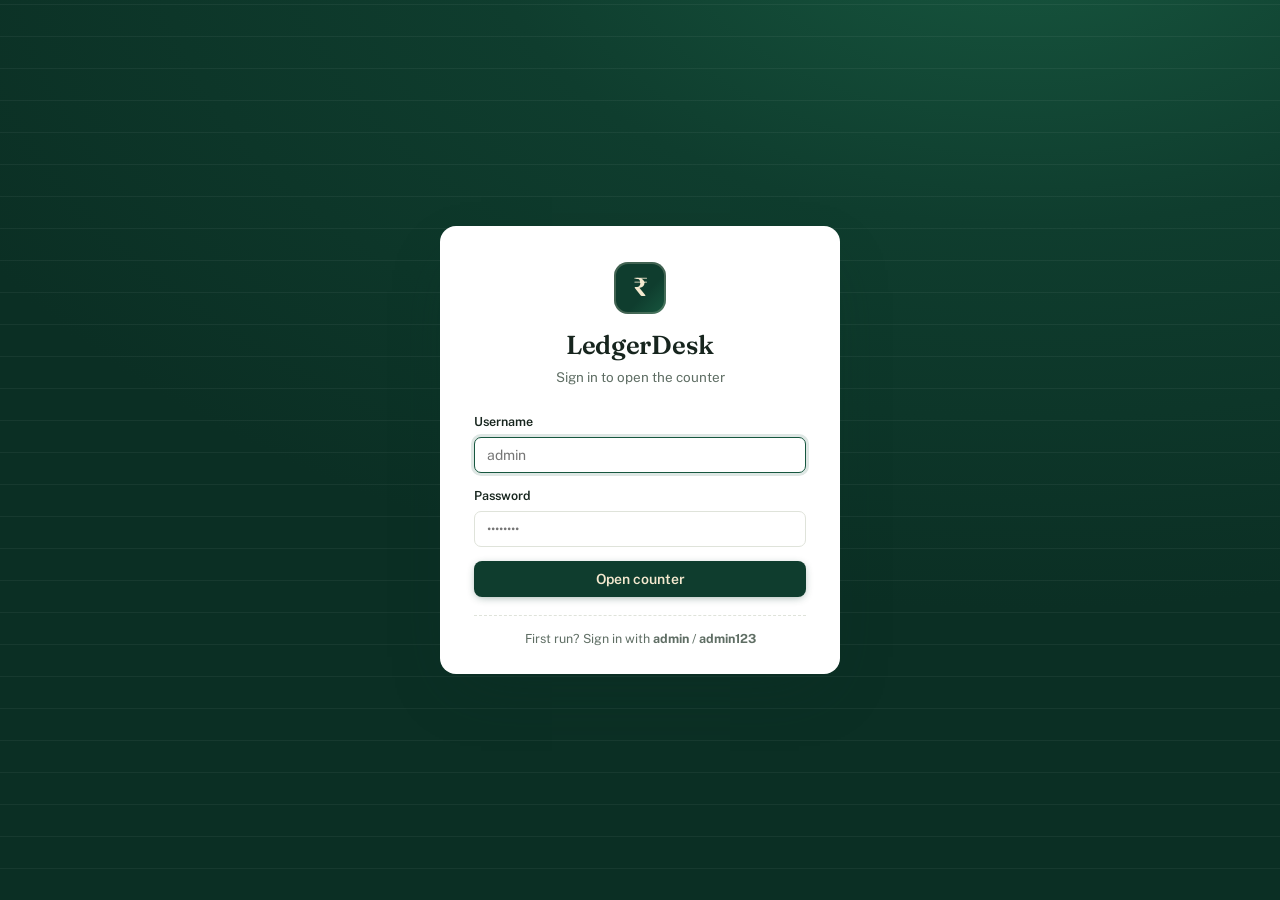
==== Downloads/web based billing system/index.html @ 4486caef "Add LedgerDesk web-based billing system Complete POS/billing app in pure HTML/CSS/JS with localStora" ====
<!DOCTYPE html>
<html lang="en">
<head>
<meta charset="UTF-8">
<meta name="viewport" content="width=device-width, initial-scale=1.0">
<title>LedgerDesk — Billing System</title>
<link rel="preconnect" href="https://fonts.googleapis.com">
<link rel="preconnect" href="https://fonts.gstatic.com" crossorigin>
<link href="https://fonts.googleapis.com/css2?family=Fraunces:opsz,wght@9..144,500;9..144,600;9..144,700&family=Public+Sans:wght@400;500;600;700&family=IBM+Plex+Mono:wght@400;500;600&display=swap" rel="stylesheet">
<link rel="stylesheet" href="css/style.css">
</head>
<body>

<!-- ============ LOGIN ============ -->
<div id="login-screen" class="login-screen hidden">
  <div class="login-card">
    <div class="login-brand">
      <span class="brand-mark">₹</span>
      <h1 class="login-title">LedgerDesk</h1>
      <p class="login-sub">Sign in to open the counter</p>
    </div>
    <form id="login-form" autocomplete="off">
      <label class="field">
        <span class="field-label">Username</span>
        <input type="text" id="login-user" placeholder="admin" required>
      </label>
      <label class="field">
        <span class="field-label">Password</span>
        <input type="password" id="login-pass" placeholder="••••••••" required>
      </label>
      <p id="login-error" class="login-error hidden">Wrong username or password.</p>
      <button type="submit" class="btn btn-primary btn-block">Open counter</button>
    </form>
    <p class="login-hint">First run? Sign in with <b>admin</b> / <b>admin123</b></p>
  </div>
</div>

<!-- ============ APP SHELL ============ -->
<div id="app" class="app hidden">

  <aside class="sidebar">
    <div class="sidebar-brand">
      <span class="brand-mark brand-mark-sm">₹</span>
      <div>
        <div id="sidebar-shop-name" class="sidebar-shop">My Shop</div>
        <div class="sidebar-appname">LedgerDesk</div>
      </div>
    </div>

    <nav class="nav">
      <a href="#/dashboard" class="nav-item" data-route="dashboard">
        <svg viewBox="0 0 24 24" fill="none" stroke="currentColor" stroke-width="1.8"><rect x="3" y="3" width="7" height="9" rx="1.5"/><rect x="14" y="3" width="7" height="5" rx="1.5"/><rect x="14" y="12" width="7" height="9" rx="1.5"/><rect x="3" y="16" width="7" height="5" rx="1.5"/></svg>
        Dashboard
      </a>
      <a href="#/billing" class="nav-item" data-route="billing">
        <svg viewBox="0 0 24 24" fill="none" stroke="currentColor" stroke-width="1.8"><path d="M6 2h12v20l-3-2-3 2-3-2-3 2V2z"/><path d="M9 7h6M9 11h6M9 15h4"/></svg>
        New Bill
      </a>
      <a href="#/invoices" class="nav-item" data-route="invoices">
        <svg viewBox="0 0 24 24" fill="none" stroke="currentColor" stroke-width="1.8"><path d="M4 3h16v18l-2.5-1.5L15 21l-2.5-1.5L10 21l-2.5-1.5L5 21l-1-.6V3z"/><path d="M8 8h8M8 12h8M8 16h5"/></svg>
        Invoices
        <span id="nav-invoice-count" class="nav-badge"></span>
      </a>
      <a href="#/products" class="nav-item" data-route="products">
        <svg viewBox="0 0 24 24" fill="none" stroke="currentColor" stroke-width="1.8"><path d="m12 2 8 4.5v11L12 22l-8-4.5v-11L12 2z"/><path d="M12 11 4 6.5M12 11l8-4.5M12 11v10.5"/></svg>
        Items
      </a>
      <a href="#/customers" class="nav-item" data-route="customers">
        <svg viewBox="0 0 24 24" fill="none" stroke="currentColor" stroke-width="1.8"><circle cx="9" cy="8" r="3.5"/><path d="M2.5 20c.8-3.5 3.4-5.5 6.5-5.5s5.7 2 6.5 5.5"/><circle cx="17.5" cy="9.5" r="2.5"/><path d="M17 14.6c2.4.3 4 1.9 4.5 4.4"/></svg>
        Customers
      </a>
      <a href="#/reports" class="nav-item" data-route="reports">
        <svg viewBox="0 0 24 24" fill="none" stroke="currentColor" stroke-width="1.8"><path d="M3 21h18"/><rect x="5" y="12" width="3" height="7" rx="1"/><rect x="10.5" y="8" width="3" height="11" rx="1"/><rect x="16" y="4" width="3" height="15" rx="1"/></svg>
        Reports
      </a>
      <a href="#/settings" class="nav-item" data-route="settings">
        <svg viewBox="0 0 24 24" fill="none" stroke="currentColor" stroke-width="1.8"><circle cx="12" cy="12" r="3"/><path d="M19.4 15a1.7 1.7 0 0 0 .34 1.87l.06.06a2 2 0 1 1-2.83 2.83l-.06-.06a1.7 1.7 0 0 0-1.87-.34 1.7 1.7 0 0 0-1 1.55V21a2 2 0 1 1-4 0v-.09a1.7 1.7 0 0 0-1-1.55 1.7 1.7 0 0 0-1.87.34l-.06.06a2 2 0 1 1-2.83-2.83l.06-.06a1.7 1.7 0 0 0 .34-1.87 1.7 1.7 0 0 0-1.55-1H3a2 2 0 1 1 0-4h.09a1.7 1.7 0 0 0 1.55-1 1.7 1.7 0 0 0-.34-1.87l-.06-.06a2 2 0 1 1 2.83-2.83l.06.06a1.7 1.7 0 0 0 1.87.34h0a1.7 1.7 0 0 0 1-1.55V3a2 2 0 1 1 4 0v.09a1.7 1.7 0 0 0 1 1.55h0a1.7 1.7 0 0 0 1.87-.34l.06-.06a2 2 0 1 1 2.83 2.83l-.06.06a1.7 1.7 0 0 0-.34 1.87v0a1.7 1.7 0 0 0 1.55 1H21a2 2 0 1 1 0 4h-.09a1.7 1.7 0 0 0-1.55 1z"/></svg>
        Settings
      </a>
    </nav>

    <div class="sidebar-footer">
      <div class="user-chip">
        <div id="user-avatar" class="avatar">A</div>
        <div>
          <div id="user-name" class="user-name">Administrator</div>
          <button id="logout-btn" class="linklike">Log out</button>
        </div>
      </div>
    </div>
  </aside>

  <main class="main">
    <header class="topbar">
      <button id="menu-toggle" class="icon-btn menu-toggle" aria-label="Toggle menu">
        <svg viewBox="0 0 24 24" fill="none" stroke="currentColor" stroke-width="2"><path d="M4 6h16M4 12h16M4 18h16"/></svg>
      </button>
      <h2 id="page-title" class="page-title">Dashboard</h2>
      <div id="page-actions" class="page-actions"></div>
    </header>
    <div id="page" class="page"></div>
  </main>
</div>

<!-- ============ OVERLAYS ============ -->
<div id="modal-root"></div>
<div id="toast-root" class="toast-root"></div>
<div id="print-area" class="print-area"></div>

<script src="js/utils.js" defer></script>
<script src="js/db.js" defer></script>
<script src="js/dashboard.js" defer></script>
<script src="js/products.js" defer></script>
<script src="js/customers.js" defer></script>
<script src="js/billing.js" defer></script>
<script src="js/invoices.js" defer></script>
<script src="js/reports.js" defer></script>
<script src="js/settings.js" defer></script>
<script src="js/app.js" defer></script>
</body>
</html>
---- Downloads/web based billing system/css/style.css ----
/* ============================================================
   LedgerDesk — web-based billing system
   Design: "digital ledger" — bottle green, cool paper, marigold,
   tabular mono figures. Fraunces / Public Sans / IBM Plex Mono.
   ============================================================ */

:root {
  --ledger: #0F3D2E;
  --ledger-2: #0B2F24;
  --ledger-3: #17573F;
  --paper: #F2F3EE;
  --card: #FFFFFF;
  --ink: #17251E;
  --muted: #5F6E64;
  --line: #DFE3DA;
  --marigold: #B8860B;
  --marigold-bright: #E9A13B;
  --marigold-deep: #C9821B;
  --stamp-red: #BC4B32;
  --stamp-soft: #F7E4DE;
  --ok: #1E7A46;
  --ok-soft: #E1F0E5;

  --font-display: "Fraunces", Georgia, serif;
  --font-body: "Public Sans", "Segoe UI", system-ui, sans-serif;
  --font-mono: "IBM Plex Mono", Consolas, monospace;

  --radius: 10px;
  --radius-sm: 7px;
  --shadow: 0 1px 2px rgba(23,37,30,.05), 0 8px 24px -12px rgba(15,61,46,.18);
  --shadow-lg: 0 24px 60px -20px rgba(11,47,36,.35);
}

* { box-sizing: border-box; margin: 0; padding: 0; }

html { height: 100%; }
body {
  font-family: var(--font-body);
  background: var(--paper);
  color: var(--ink);
  font-size: 14.5px;
  line-height: 1.5;
  min-height: 100vh;
}

::selection { background: rgba(233,161,59,.35); }

button { font-family: inherit; cursor: pointer; }
input, select, textarea { font-family: inherit; font-size: 14px; }
a { color: var(--ledger); }

::-webkit-scrollbar { width: 10px; height: 10px; }
::-webkit-scrollbar-thumb { background: #C6CCC0; border-radius: 8px; border: 2px solid var(--paper); }
::-webkit-scrollbar-track { background: transparent; }

/* ============================================================
   LOGIN
   ============================================================ */
.login-screen {
  position: fixed; inset: 0; z-index: 200;
  display: grid; place-items: center;
  background:
    repeating-linear-gradient(0deg, transparent 0 31px, rgba(255,255,255,.05) 31px 32px),
    radial-gradient(1200px 700px at 80% -10%, #17573F 0%, var(--ledger) 45%, #0B2F24 100%);
}
.hidden { display: none !important; }

.login-card {
  width: min(400px, calc(100vw - 40px));
  background: var(--card);
  border-radius: 16px; box-shadow: var(--shadow-lg);
  padding: 36px 34px 26px;
  animation: rise .5s cubic-bezier(.2,.8,.25,1) both;
}
@keyframes rise {
  from { opacity: 0; transform: translateY(14px); }
  to { opacity: 1; transform: none; }
}

.login-brand { text-align: center; margin-bottom: 26px; }
.brand-mark {
  display: inline-grid; place-items: center;
  width: 52px; height: 52px; border-radius: 14px;
  background: linear-gradient(135deg, var(--ledger) 60%, var(--ledger-3));
  color: #F4E9CF; font-family: var(--font-display); font-size: 26px; font-weight: 600;
  box-shadow: inset 0 0 0 2px rgba(244,233,207,.22);
}
.brand-mark-sm { width: 38px; height: 38px; border-radius: 10px; font-size: 19px; }

.login-title { font-family: var(--font-display); font-weight: 600; font-size: 26px; letter-spacing: -.01em; margin-top: 12px; }
.login-sub { color: var(--muted); font-size: 13.5px; margin-top: 2px; }

.field { display: block; margin-bottom: 14px; }
.field-label { display: block; font-size: 12.5px; font-weight: 600; margin-bottom: 5px; }
input[type=text], input[type=password], input[type=number], input[type=date], select, textarea {
  width: 100%; padding: 9px 12px;
  border: 1.5px solid var(--line);
  border-radius: var(--radius-sm);
  background: #fff; color: var(--ink);
  transition: border-color .15s, box-shadow .15s;
}
input:focus, select:focus, textarea:focus {
  outline: none; border-color: var(--ledger-3);
  box-shadow: 0 0 0 3px rgba(23,87,63,.14);
}
textarea { resize: vertical; min-height: 64px; }

.login-error { color: var(--stamp-red); font-size: 13px; margin: 2px 0 12px; }
.login-hint {
  text-align: center; color: var(--muted); font-size: 12.5px;
  margin-top: 18px; padding-top: 14px; border-top: 1px dashed var(--line);
}

/* ============================================================
   APP LAYOUT
   ============================================================ */
.app { display: flex; min-height: 100vh; }

.sidebar {
  width: 232px; flex-shrink: 0;
  background: linear-gradient(180deg, var(--ledger), var(--ledger-2));
  color: #E9EFE9;
  display: flex; flex-direction: column;
  position: sticky; top: 0; height: 100vh; z-index: 50;
}
.sidebar-brand {
  display: flex; align-items: center; gap: 11px;
  padding: 20px 18px 18px;
  border-bottom: 1px solid rgba(255,255,255,.09);
}
.sidebar-shop { font-family: var(--font-display); font-weight: 600; font-size: 15px; color: #fff; white-space: nowrap; overflow: hidden; text-overflow: ellipsis; max-width: 150px; }
.sidebar-appname { font-family: var(--font-mono); font-size: 10.5px; letter-spacing: .12em; text-transform: uppercase; color: rgba(233,161,59,.85); }

.nav { flex: 1; overflow-y: auto; padding: 14px 10px; }
.nav-item {
  display: flex; align-items: center; gap: 11px;
  padding: 9px 12px; margin-bottom: 2px;
  color: #C9D6CC; text-decoration: none;
  border-radius: 8px; font-size: 14px; font-weight: 500;
  transition: background .15s, color .15s;
}
.nav-item svg { width: 19px; height: 19px; opacity: .8; flex-shrink: 0; }
.nav-item:hover { background: rgba(255,255,255,.07); color: #fff; }
.nav-item.active { background: var(--marigold-bright); color: var(--ledger-2); font-weight: 600; }
.nav-item.active svg { opacity: 1; }
.nav-badge { margin-left: auto; font-family: var(--font-mono); font-size: 11px; background: rgba(255,255,255,.12); padding: 1px 7px; border-radius: 20px; }
.nav-item.active .nav-badge { background: rgba(11,47,36,.18); }

.sidebar-footer { border-top: 1px solid rgba(255,255,255,.09); padding: 14px; }
.user-chip { display: flex; gap: 10px; align-items: center; }
.avatar { width: 36px; height: 36px; border-radius: 50%; background: var(--marigold-bright); color: var(--ledger-2); display: grid; place-items: center; font-weight: 700; font-size: 15px; }
.user-name { font-size: 13.5px; font-weight: 600; color: #fff; }
.linklike { background: none; border: none; color: #A9BCAD; font-size: 12.5px; text-decoration: underline; text-underline-offset: 3px; padding: 0; }
.linklike:hover { color: #fff; }

.main { flex: 1; min-width: 0; display: flex; flex-direction: column; }

.topbar {
  display: flex; align-items: center; gap: 14px;
  padding: 14px 26px;
  background: rgba(242,243,238,.86);
  backdrop-filter: blur(8px);
  border-bottom: 1px solid var(--line);
  position: sticky; top: 0; z-index: 40;
}
.page-title { font-family: var(--font-display); font-weight: 600; font-size: 21px; letter-spacing: -.01em; }
.page-actions { margin-left: auto; display: flex; gap: 10px; align-items: center; }
.menu-toggle { display: none; }

.page { padding: 24px 26px 48px; max-width: 1280px; width: 100%; margin: 0 auto; }

/* ============================================================
   COMPONENTS
   ============================================================ */
.btn {
  display: inline-flex; align-items: center; justify-content: center; gap: 7px;
  padding: 9px 16px; border-radius: 8px;
  border: 1.5px solid transparent;
  font-size: 14px; font-weight: 600; white-space: nowrap;
  transition: transform .06s ease, background .15s, border-color .15s;
}
.btn:active { transform: translateY(1px); }
.btn:focus-visible { outline: 2px solid var(--marigold-deep); outline-offset: 2px; }
.btn-primary { background: var(--ledger); color: #F4E9CF; box-shadow: 0 2px 8px -2px rgba(15,61,46,.45); }
.btn-primary:hover { background: var(--ledger-3); }
.btn-accent { background: var(--marigold-bright); color: var(--ledger-2); box-shadow: 0 2px 8px -2px rgba(201,130,27,.5); }
.btn-accent:hover { background: #F2AE4E; }
.btn-outline { background: #fff; border-color: var(--line); color: var(--ink); }
.btn-outline:hover { border-color: var(--ledger-3); color: var(--ledger); }
.btn-danger { background: var(--stamp-red); color: #fff; }
.btn-danger:hover { background: #A93E27; }
.btn-ghost { background: transparent; color: var(--muted); }
.btn-ghost:hover { background: rgba(15,61,46,.07); color: var(--ink); }
.btn-block { width: 100%; }
.btn-sm { padding: 6px 12px; font-size: 13px; }

.icon-btn {
  display: inline-grid; place-items: center;
  width: 34px; height: 34px; border-radius: 8px;
  border: 1.5px solid var(--line); background: #fff; color: var(--muted);
}
.icon-btn:hover { color: var(--ledger); border-color: var(--ledger-3); }
.icon-btn svg { width: 17px; height: 17px; }

.card { background: var(--card); border: 1px solid var(--line); border-radius: var(--radius); box-shadow: var(--shadow); }
.card-pad { padding: 18px 20px; }
.card-head { display: flex; align-items: baseline; justify-content: space-between; padding: 16px 20px 0; }
.card-head h3 { font-family: var(--font-display); font-size: 16px; font-weight: 600; }

.stat-row { display: grid; grid-template-columns: repeat(4, 1fr); gap: 14px; margin-bottom: 18px; }
.stat-card { padding: 16px 18px; display: flex; flex-direction: column; gap: 4px; position: relative; overflow: hidden; }
.stat-label { font-size: 12px; font-weight: 600; letter-spacing: .06em; text-transform: uppercase; color: var(--muted); }
.stat-value { font-family: var(--font-mono); font-size: 23px; font-weight: 600; letter-spacing: -.02em; overflow: hidden; text-overflow: ellipsis; white-space: nowrap; }
.stat-sub { font-size: 12.5px; color: var(--muted); }
.stat-icon { position: absolute; right: 16px; top: 16px; width: 42px; height: 42px; border-radius: 12px; display: grid; place-items: center; font-size: 19px; }
.stat-icon.green { background: var(--ok-soft); }
.stat-icon.gold { background: rgba(233,161,59,.16); }
.stat-icon.red { background: var(--stamp-soft); }
.stat-icon.teal { background: #E2EEEC; }

.grid-2 { display: grid; grid-template-columns: 1fr 1fr; gap: 14px; }
.grid-2-1 { display: grid; grid-template-columns: 2fr 1fr; gap: 14px; }
.section-head { display: flex; align-items: baseline; justify-content: space-between; margin: 22px 0 10px; }
.section-head h3 { font-family: var(--font-display); font-size: 16.5px; font-weight: 600; }
.section-head .hint { font-size: 12.5px; color: var(--muted); }

.table-wrap { overflow-x: auto; }
table.data { width: 100%; border-collapse: collapse; font-size: 13.5px; }
table.data th {
  text-align: left; font-size: 11.5px; letter-spacing: .07em; text-transform: uppercase;
  color: var(--muted); font-weight: 600; padding: 10px 12px;
  border-bottom: 2px solid var(--line); white-space: nowrap;
}
table.data td { padding: 10px 12px; border-bottom: 1px solid var(--line); vertical-align: middle; }
table.data tr:last-child td { border-bottom: none; }
table.data tbody tr:hover { background: #FAFBF7; }
.num { font-family: var(--font-mono); font-variant-numeric: tabular-nums; text-align: right; white-space: nowrap; }
.mono { font-family: var(--font-mono); font-size: 13px; }

.badge { display: inline-block; font-variant: small-caps; font-size: 12px; font-weight: 600; letter-spacing: .04em; padding: 2px 9px; border-radius: 20px; white-space: nowrap; }
.badge.ok { background: var(--ok-soft); color: var(--ok); }
.badge.warn { background: rgba(233,161,59,.18); color: var(--marigold-deep); }
.badge.danger { background: var(--stamp-soft); color: #A93E27; }
.badge.neutral { background: #EBEEE7; color: var(--muted); }
.badge.info { background: #E2EEEC; color: #14655B; }

.row-actions { display: flex; gap: 6px; justify-content: flex-end; }
.row-btn {
  border: 1.5px solid var(--line); background: #fff; border-radius: 7px;
  width: 29px; height: 29px; display: grid; place-items: center; color: var(--muted);
}
.row-btn:hover { color: var(--ledger); border-color: var(--ledger-3); }
.row-btn.danger:hover { color: var(--stamp-red); border-color: var(--stamp-red); }
.row-btn svg { width: 15px; height: 15px; }

.empty { text-align: center; padding: 44px 20px; color: var(--muted); }
.empty .big { font-size: 34px; margin-bottom: 8px; }
.empty b { color: var(--ink); display: block; margin-bottom: 3px; font-size: 14.5px; }
.empty p { font-size: 13px; max-width: 340px; margin: 0 auto 14px; }

.toolbar { display: flex; gap: 10px; align-items: center; flex-wrap: wrap; margin-bottom: 14px; }
.toolbar input, .toolbar select { width: auto; min-width: 140px; }
.toolbar input[type=search] { min-width: 200px; }
.toolbar .spacer { flex: 1; }

/* ============================================================
   CHARTS — no libraries, CSS only
   ============================================================ */
.chart-bars { display: flex; align-items: flex-end; gap: 8px; height: 190px; padding-top: 10px; }
.chart-bar-col { flex: 1; display: flex; flex-direction: column; align-items: center; gap: 6px; height: 100%; justify-content: flex-end; min-width: 0; }
.chart-bar {
  width: 100%; max-width: 46px;
  background: linear-gradient(180deg, #1B664B, var(--ledger));
  border-radius: 6px 6px 2px 2px;
  transition: height .55s cubic-bezier(.2,.8,.25,1);
  min-height: 2px;
}
.chart-bar-col:hover .chart-bar { background: linear-gradient(180deg, #F2AE4E, var(--marigold-bright)); }
.chart-bar-label { font-family: var(--font-mono); font-size: 11px; color: var(--muted); white-space: nowrap; }
.chart-bar-val { font-family: var(--font-mono); font-size: 10.5px; color: var(--muted); opacity: 0; transition: opacity .15s; white-space: nowrap; }
.chart-bar-col:hover .chart-bar-val { opacity: 1; }

.donut {
  width: 158px; height: 158px; border-radius: 50%;
  background: conic-gradient(var(--donut-css, #ccc));
  position: relative; flex-shrink: 0; margin-inline: auto;
}
.donut::after {
  content: ""; position: absolute; inset: 34px; border-radius: 50%;
  background: #FFF; box-shadow: inset 0 0 0 1px var(--line);
}
.donut-center { position: absolute; inset: 0; display: grid; place-items: center; z-index: 1; text-align: center; pointer-events: none; }
.donut-center b { font-family: var(--font-mono); font-size: 17px; display: block; }
.donut-center span { font-size: 11px; color: var(--muted); }

.legend { display: grid; gap: 7px; font-size: 13px; flex: 1; min-width: 160px; }
.legend-item { display: flex; align-items: center; gap: 8px; }
.legend-dot { width: 10px; height: 10px; border-radius: 3px; flex-shrink: 0; }
.legend-item .pct { color: var(--muted); font-size: 12px; margin-left: auto; }

.hbar-list { display: grid; gap: 10px; }
.hbar-item { display: grid; grid-template-columns: 130px 1fr 90px; gap: 10px; align-items: center; font-size: 13px; }
.hbar-name { white-space: nowrap; overflow: hidden; text-overflow: ellipsis; }
.hbar-track { height: 9px; background: #EDF0E9; border-radius: 6px; overflow: hidden; }
.hbar-fill { height: 100%; background: linear-gradient(90deg, #1B664B, #2E8A66); border-radius: 6px; transition: width .6s cubic-bezier(.2,.8,.25,1); }
.hbar-item .num { font-size: 12.5px; }

/* ============================================================
   MODAL + TOAST
   ============================================================ */
.modal-backdrop {
  position: fixed; inset: 0; z-index: 100;
  background: rgba(11,47,36,.45); backdrop-filter: blur(3px);
  display: grid; place-items: center; padding: 20px;
  animation: fadeIn .18s ease both;
}
@keyframes fadeIn { from { opacity: 0; } }
.modal {
  background: #fff; border-radius: 14px; box-shadow: var(--shadow-lg);
  width: min(520px, 100%);
  max-height: calc(100vh - 60px);
  display: flex; flex-direction: column;
  animation: rise .28s cubic-bezier(.2,.8,.25,1) both;
}
.modal-wide { width: min(720px, 100%); }
.modal-head { display: flex; align-items: center; justify-content: space-between; padding: 18px 22px 0; }
.modal-title { font-family: var(--font-display); font-size: 18px; font-weight: 600; }
.modal-close { background: none; border: none; font-size: 22px; line-height: 1; color: var(--muted); padding: 4px 8px; border-radius: 7px; }
.modal-close:hover { color: var(--ink); background: var(--paper); }
.modal-body { padding: 16px 22px 6px; overflow-y: auto; }
.modal-foot { display: flex; justify-content: flex-end; gap: 10px; padding: 14px 22px 18px; }
.form-grid { display: grid; grid-template-columns: 1fr 1fr; gap: 12px 14px; }
.form-grid .span-2 { grid-column: 1 / -1; }

.toast-root { position: fixed; bottom: 22px; right: 22px; z-index: 300; display: grid; gap: 8px; }
.toast {
  background: var(--ledger-2); color: #EFF4EE;
  padding: 11px 16px; border-radius: 10px; font-size: 13.5px; font-weight: 500;
  box-shadow: var(--shadow-lg);
  animation: toastIn .3s cubic-bezier(.2,.8,.25,1) both;
  max-width: 340px;
}
.toast.err { background: #8E3A26; }
.toast.out { animation: toastOut .25s ease both; }
@keyframes toastIn { from { opacity: 0; transform: translateX(30px); } }
@keyframes toastOut { to { opacity: 0; transform: translateX(30px); } }

/* ============================================================
   BILLING PAGE (POS)
   ============================================================ */
.billing-layout { display: grid; grid-template-columns: 1.35fr 1fr; gap: 16px; align-items: start; }

.catalog-head { display: flex; gap: 10px; margin-bottom: 12px; }
.catalog-head input[type=search] { flex: 1; }
.catalog-head select { width: 150px; }
.catalog-grid { display: grid; grid-template-columns: repeat(auto-fill, minmax(148px, 1fr)); gap: 10px; }
.tile {
  border: 1.5px solid var(--line); border-radius: var(--radius);
  background: #fff; padding: 12px;
  cursor: pointer; text-align: left; width: 100%;
  transition: border-color .15s, transform .12s, box-shadow .15s;
  display: flex; flex-direction: column; gap: 3px;
}
.tile:hover { border-color: var(--ledger-3); box-shadow: var(--shadow); transform: translateY(-1px); }
.tile:focus-visible { outline: 2px solid var(--marigold-deep); outline-offset: 2px; }
.tile-name { font-weight: 600; font-size: 13.5px; line-height: 1.3; }
.tile-cat { font-size: 11px; letter-spacing: .06em; text-transform: uppercase; color: var(--muted); }
.tile-foot { display: flex; align-items: baseline; justify-content: space-between; margin-top: 6px; }
.tile-price { font-family: var(--font-mono); font-weight: 600; font-size: 15px; }
.tile-stock { font-size: 11.5px; color: var(--muted); }
.tile-stock.low { color: var(--stamp-red); font-weight: 600; }
.tile.out { opacity: .5; cursor: not-allowed; }
.tile.added { border-color: var(--marigold-bright); box-shadow: 0 0 0 1.5px var(--marigold-bright); }

.cart-panel { position: sticky; top: 84px; }
.cart-panel.card { overflow: hidden; }
.cart-head { display: flex; align-items: baseline; justify-content: space-between; padding: 16px 18px 10px; }
.cart-head h3 { font-family: var(--font-display); font-size: 17px; font-weight: 600; }
.cart-customer { padding: 0 18px 12px; }
.cart-items { max-height: 340px; overflow-y: auto; padding: 0 18px; }
.cart-item { display: grid; grid-template-columns: 1fr auto; gap: 2px 10px; padding: 10px 0; border-bottom: 1px dashed var(--line); }
.cart-item-name { font-size: 13.5px; font-weight: 600; }
.cart-item-sub { font-family: var(--font-mono); font-size: 11.5px; color: var(--muted); }
.cart-item-line-total { font-family: var(--font-mono); font-weight: 600; text-align: right; }
.cart-item-controls { grid-column: 1/-1; display: flex; align-items: center; gap: 8px; margin-top: 6px; }
.qty-stepper { display: inline-flex; border: 1.5px solid var(--line); border-radius: 7px; overflow: hidden; }
.qty-stepper button { width: 27px; height: 27px; border: none; background: #fff; font-size: 15px; color: var(--ledger); }
.qty-stepper button:hover { background: var(--paper); }
.qty-input {
  width: 44px; height: 27px; text-align: center; border: none;
  border-inline: 1.5px solid var(--line);
  font-family: var(--font-mono); font-size: 13px; -moz-appearance: textfield;
}
.qty-input::-webkit-outer-spin-button, .qty-input::-webkit-inner-spin-button { -webkit-appearance: none; }
.remove-line { margin-left: auto; }
.line-disc { width: 64px !important; height: 27px !important; padding: 0 6px !important; font-family: var(--font-mono); font-size: 12px !important; }
.ctrl-label { font-size: 11px; color: var(--muted); letter-spacing: .04em; }

.cart-summary { padding: 12px 18px 18px; }
.summary-row { display: flex; justify-content: space-between; font-size: 13px; padding: 3px 0; color: var(--muted); }
.summary-row b { font-family: var(--font-mono); color: var(--ink); }
.summary-row.total { border-top: 2px solid var(--ink); margin-top: 8px; padding-top: 9px; color: var(--ink); align-items: baseline; }
.summary-row.total b { font-size: 20px; }
.discount-row { display: flex; gap: 8px; margin: 10px 0 4px; align-items: center; }
.discount-row select { width: 74px; }
.discount-row input { flex: 1; }

.tender { border-top: 1px solid var(--line); margin-top: 12px; padding-top: 14px; display: none; }
.tender.open { display: block; }
.chips { display: flex; gap: 7px; flex-wrap: wrap; }
.chip {
  border: 1.5px solid var(--line); padding: 7px 13px; border-radius: 20px;
  background: #fff; font-size: 13px; font-weight: 600; color: var(--muted);
  transition: all .15s;
}
.chip:hover { border-color: var(--ledger-3); color: var(--ledger); }
.chip.on { background: var(--ledger); border-color: var(--ledger); color: #F4E9CF; }
.tender-row { display: grid; grid-template-columns: 1fr 1fr; gap: 10px; margin-bottom: 10px; }
.change-due {
  font-family: var(--font-mono); font-size: 13px; padding: 8px 12px;
  border-radius: 7px; background: var(--ok-soft); color: var(--ok);
  margin-bottom: 12px; display: none;
}
.change-due.show { display: block; }
.change-due.short { background: var(--stamp-soft); color: #A93E27; }

/* ============================================================
   INVOICE SHEET — styled like a GST invoice-book page
   ============================================================ */
.invoice-sheet {
  background: #fff; border: 1px solid var(--line); border-radius: 4px;
  max-width: 800px; margin: 0 auto;
  padding: 38px 46px 38px 58px;
  position: relative;
  box-shadow: var(--shadow);
}
.invoice-sheet::before {
  content: ""; position: absolute; left: 34px; top: 0; bottom: 0; width: 2px;
  background: var(--stamp-red); opacity: .45;
}
.invoice-top { display: flex; justify-content: space-between; gap: 24px; }
.invoice-seller h1 { font-family: var(--font-display); font-size: 24px; font-weight: 700; line-height: 1.15; }
.invoice-seller p, .invoice-buyer p { font-size: 12.5px; color: var(--muted); line-height: 1.55; }
.invoice-buyer h4 { font-size: 11px; letter-spacing: .07em; text-transform: uppercase; color: var(--muted); margin-bottom: 3px; }
.invoice-doc-title { text-align: right; flex-shrink: 0; }
.invoice-doc-title h2 { font-family: var(--font-display); font-size: 20px; letter-spacing: .05em; }
.invoice-meta-num { font-family: var(--font-mono); font-size: 12px; margin-top: 8px; text-align: right; }
.invoice-meta-num div { margin-top: 2px; }
.invoice-table { width: 100%; border-collapse: collapse; margin: 18px 0 6px; font-size: 12.5px; }
.invoice-table th {
  background: var(--ledger); color: #F4E9CF;
  font-size: 10.5px; letter-spacing: .07em; text-transform: uppercase;
  padding: 8px 10px; text-align: left; font-weight: 600;
}
.invoice-table th.num, .invoice-table td.num { text-align: right; }
.invoice-table td { padding: 7px 10px; border-bottom: 1px solid #ECEEE8; vertical-align: top; }
.invoice-table .item-name { font-weight: 600; }
.invoice-totals { display: flex; justify-content: flex-end; margin-top: 10px; }
.invoice-totals table { width: 300px; font-size: 12.5px; }
.invoice-totals td { padding: 3px 10px; }
.invoice-totals td.num-left { text-align: left; color: var(--muted); }
.invoice-totals td.num { font-family: var(--font-mono); }
.invoice-totals tr.grand td { border-top: 2px solid var(--ink); font-size: 16px; font-weight: 700; padding-top: 8px; }
.amount-in-words { font-style: italic; color: var(--muted); font-size: 12px; margin-top: 8px; }
.bank-note { font-size: 11.5px; color: var(--muted); margin-top: 14px; white-space: pre-line; }
.signature-area { display: flex; justify-content: space-between; margin-top: 40px; font-size: 12px; color: var(--muted); }
.signature-area .for-shop { text-align: right; }
.for-shop b { display: block; margin-top: 48px; border-top: 1px solid var(--ink); padding-top: 4px; min-width: 160px; }

.paid-stamp {
  position: absolute; right: 46px; bottom: 168px;
  border: 3px double var(--stamp-red); color: var(--stamp-red);
  font-family: var(--font-display); font-size: 30px; font-weight: 700;
  letter-spacing: .18em; padding: 4px 18px; border-radius: 6px;
  transform: rotate(-12deg); opacity: .82;
  mix-blend-mode: multiply; pointer-events: none;
  animation: thump .45s cubic-bezier(.2,.8,.25,1) both;
}
@keyframes thump {
  0% { transform: scale(2.4) rotate(-14deg); opacity: 0; }
  55% { transform: scale(.92) rotate(-12deg); opacity: 1; }
  70% { transform: scale(1.06) rotate(-12deg); }
  100% { transform: scale(1) rotate(-12deg); opacity: .82; }
}

/* ============================================================
   SETTINGS + REPORTS EXTRAS
   ============================================================ */
.settings-grid { display: grid; grid-template-columns: 1fr 1fr; gap: 16px; align-items: start; }
.range-chips { display: flex; gap: 8px; flex-wrap: wrap; }
.report-grid { display: grid; grid-template-columns: 1fr 1fr; gap: 14px; }

/* ============================================================
   RESPONSIVE
   ============================================================ */
@media (max-width: 1080px) {
  .stat-row { grid-template-columns: repeat(2, 1fr); }
  .grid-2, .grid-2-1, .settings-grid, .report-grid { grid-template-columns: 1fr; }
}
@media (max-width: 1020px) {
  .billing-layout { grid-template-columns: 1fr; }
  .cart-panel { position: static; }
}
@media (max-width: 860px) {
  .sidebar {
    position: fixed; left: 0; top: 0; bottom: 0;
    transform: translateX(-100%); transition: transform .25s ease;
    box-shadow: var(--shadow-lg);
  }
  .sidebar.open { transform: none; }
  .menu-toggle { display: inline-grid; }
  .topbar { padding: 12px 16px; }
  .page { padding: 16px 16px 40px; }
  .chart-bars { height: 150px; }
  .invoice-sheet { padding: 28px 24px 28px 40px; }
}
@media (max-width: 560px) {
  .stat-row { grid-template-columns: 1fr; }
  .form-grid, .tender-row { grid-template-columns: 1fr; }
  .hbar-item { grid-template-columns: 90px 1fr 74px; }
}

/* ---------- reduced motion ---------- */
@media (prefers-reduced-motion: reduce) {
  *, *::before, *::after { animation-duration: .01ms !important; transition-duration: .01ms !important; }
}

/* ============================================================
   PRINT — only the invoice sheet prints
   ============================================================ */
.print-area { display: none; }

@media print {
  body > #app,
  body > #modal-root,
  body > #toast-root,
  body > #login-screen,
  body .modal-backdrop { display: none !important; }

  .print-area { display: block; }
  .print-area .invoice-sheet {
    border: none; box-shadow: none;
    padding: 0 0 0 26px; max-width: none; margin: 0;
  }
  .paid-stamp { animation: none; }
  @page { size: A4; margin: 12mm; }
}
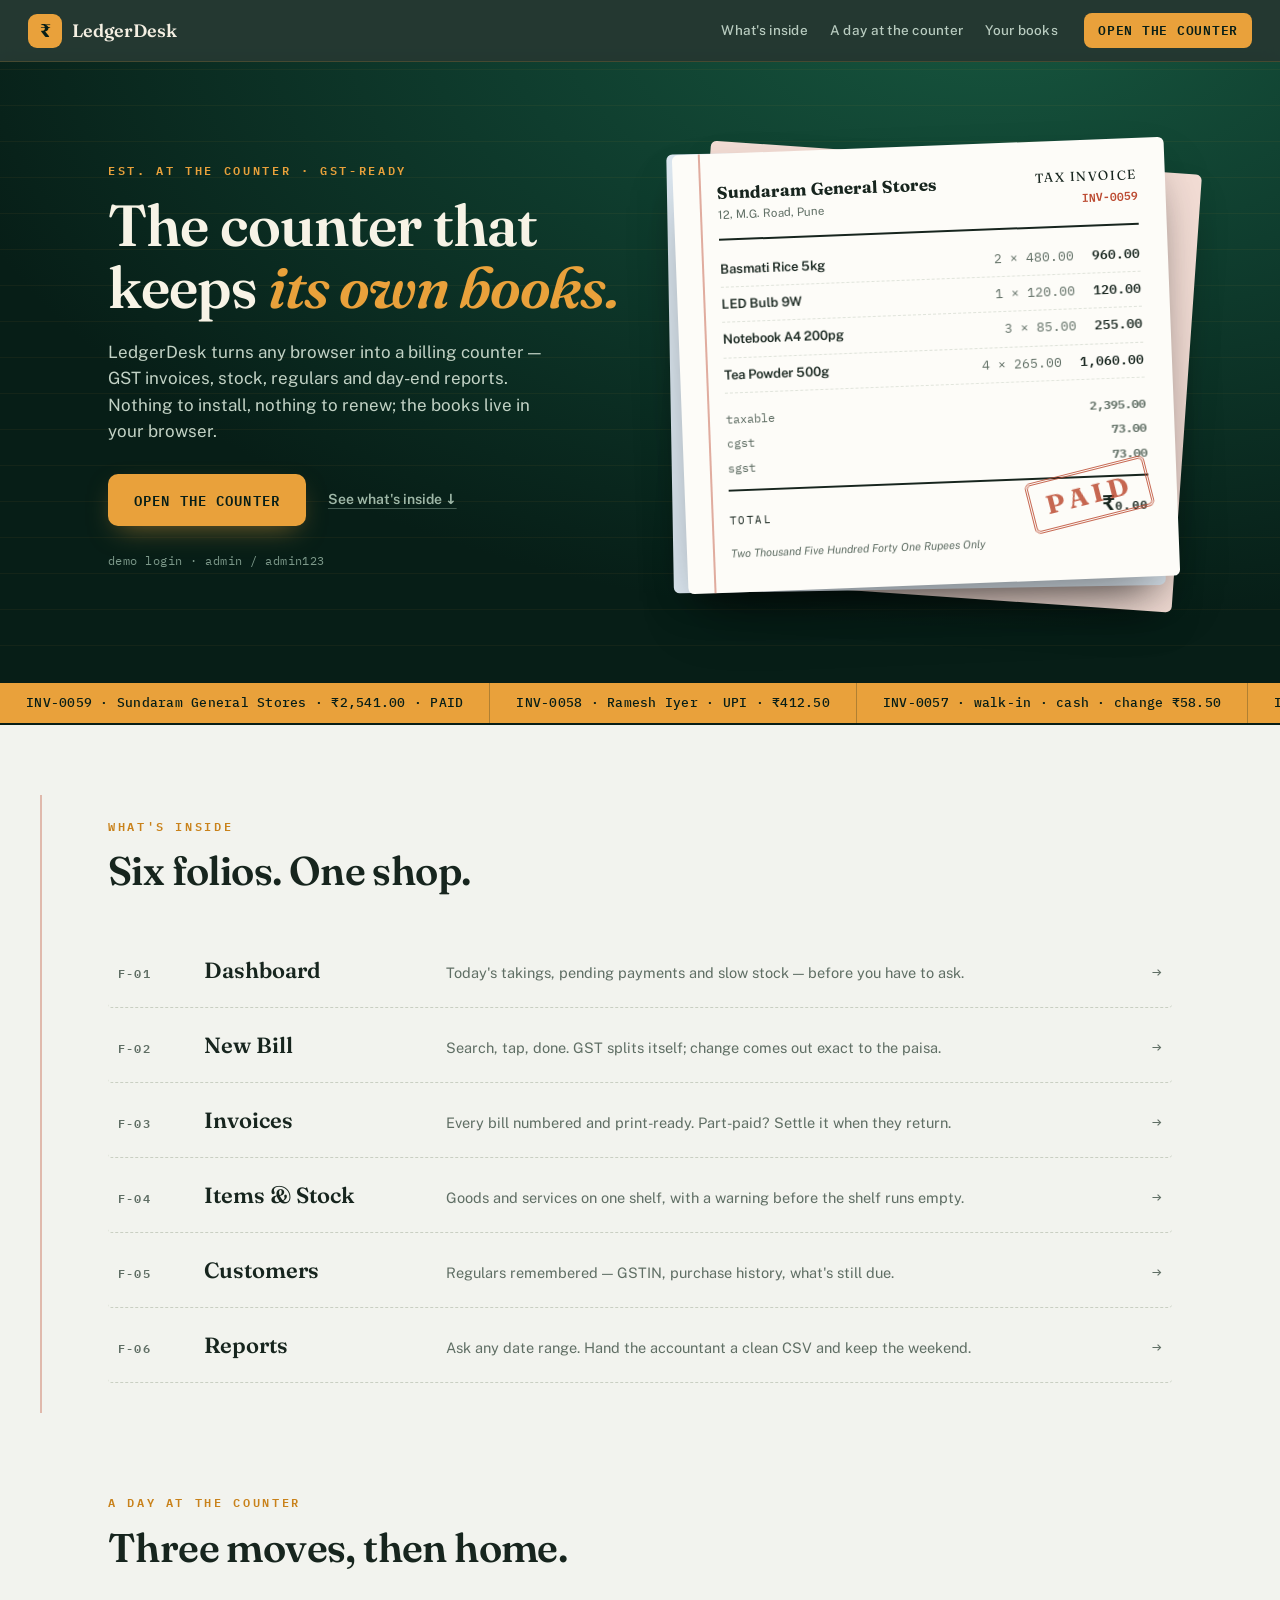
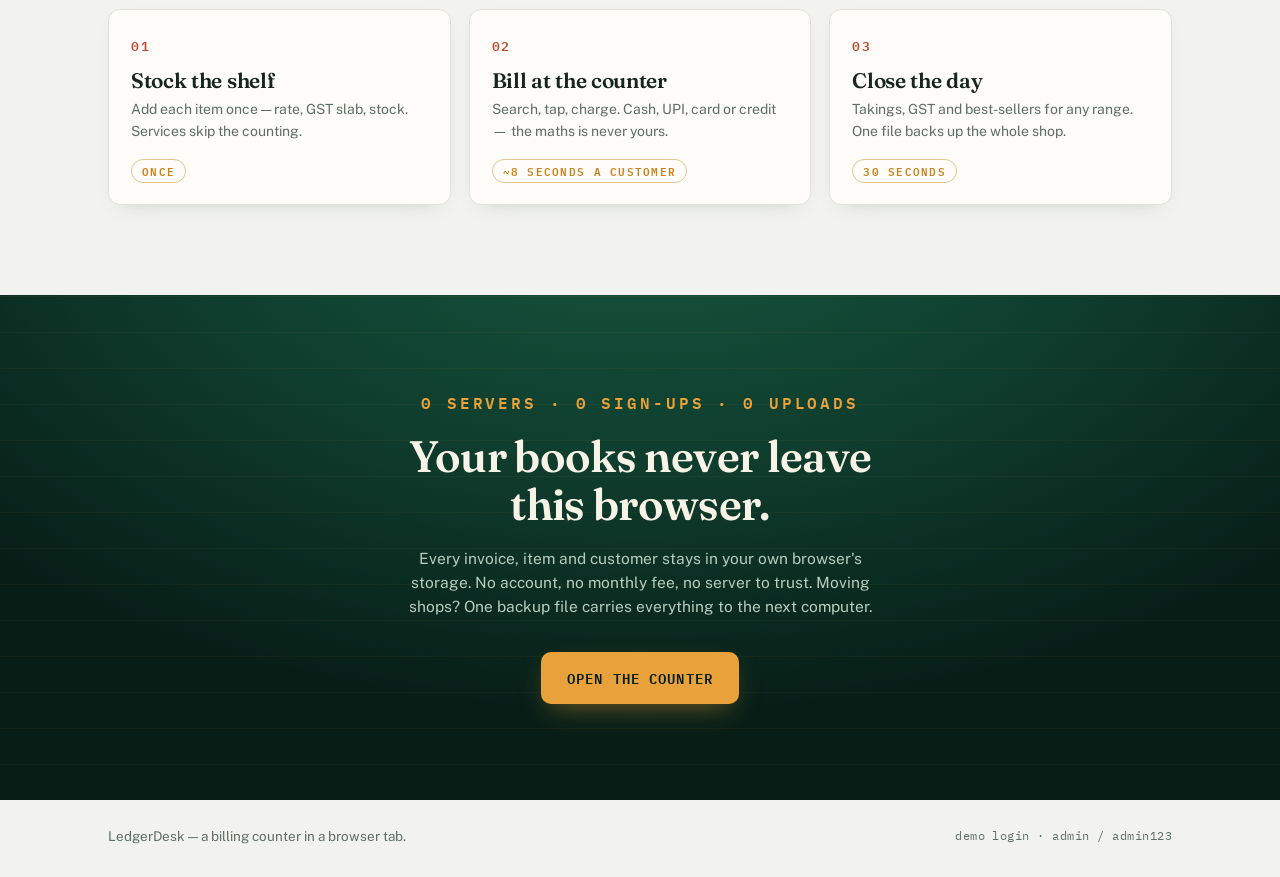
==== commit fbf5c834: "Add public landing page; app moves to app.html New dependency-free landing at the site root: deep-gr" ====
--- a/Downloads/web based billing system/index.html
+++ b/Downloads/web based billing system/index.html
@@ -3,119 +3,206 @@
 <head>
 <meta charset="UTF-8">
 <meta name="viewport" content="width=device-width, initial-scale=1.0">
-<title>LedgerDesk — Billing System</title>
+<title>LedgerDesk — the counter that keeps its own books</title>
+<meta name="description" content="A complete GST billing counter for small shops — in a single browser tab. Invoices, stock, customers and reports. Nothing to install; your books stay in your browser.">
 <link rel="preconnect" href="https://fonts.googleapis.com">
 <link rel="preconnect" href="https://fonts.gstatic.com" crossorigin>
-<link href="https://fonts.googleapis.com/css2?family=Fraunces:opsz,wght@9..144,500;9..144,600;9..144,700&family=Public+Sans:wght@400;500;600;700&family=IBM+Plex+Mono:wght@400;500;600&display=swap" rel="stylesheet">
-<link rel="stylesheet" href="css/style.css">
+<link href="https://fonts.googleapis.com/css2?family=Fraunces:ital,opsz,wght@0,9..144,500;0,9..144,600;0,9..144,700;1,9..144,600&family=Public+Sans:wght@400;500;600;700&family=IBM+Plex+Mono:wght@400;500;600&display=swap" rel="stylesheet">
+<link rel="stylesheet" href="css/landing.css">
 </head>
 <body>
 
-<!-- ============ LOGIN ============ -->
-<div id="login-screen" class="login-screen hidden">
-  <div class="login-card">
-    <div class="login-brand">
-      <span class="brand-mark">₹</span>
-      <h1 class="login-title">LedgerDesk</h1>
-      <p class="login-sub">Sign in to open the counter</p>
-    </div>
-    <form id="login-form" autocomplete="off">
-      <label class="field">
-        <span class="field-label">Username</span>
-        <input type="text" id="login-user" placeholder="admin" required>
-      </label>
-      <label class="field">
-        <span class="field-label">Password</span>
-        <input type="password" id="login-pass" placeholder="••••••••" required>
-      </label>
-      <p id="login-error" class="login-error hidden">Wrong username or password.</p>
-      <button type="submit" class="btn btn-primary btn-block">Open counter</button>
-    </form>
-    <p class="login-hint">First run? Sign in with <b>admin</b> / <b>admin123</b></p>
+<!-- ============ TOP BAR ============ -->
+<header class="topbar">
+  <a class="brand" href="./">
+    <span class="brand-mark">₹</span>
+    <span class="brand-name">LedgerDesk</span>
+  </a>
+  <nav class="topnav">
+    <a href="#inside">What's inside</a>
+    <a href="#day">A day at the counter</a>
+    <a href="#books">Your books</a>
+  </nav>
+  <a class="topbar-cta" href="app.html">Open the counter</a>
+</header>
+
+<!-- ============ HERO ============ -->
+<section class="hero">
+  <div class="hero-inner">
+    <div class="hero-copy">
+      <p class="eyebrow">est. at the counter · gst-ready</p>
+      <h1>The counter that keeps <em>its own books.</em></h1>
+      <p class="sub">
+        LedgerDesk turns any browser into a billing counter — GST invoices,
+        stock, regulars and day-end reports. Nothing to install, nothing to
+        renew; the books live in your browser.
+      </p>
+      <div class="cta-row">
+        <a class="btn-hero" href="app.html">Open the counter</a>
+        <a class="link-quiet" href="#inside">See what's inside ↓</a>
+      </div>
+      <p class="hero-note">demo login · admin / admin123</p>
+    </div>
+
+    <!-- signature: the bill that writes itself -->
+    <div class="hero-bill" aria-hidden="true">
+      <div class="copy-sheet copy-pink"></div>
+      <div class="copy-sheet copy-blue"></div>
+      <div class="bill-sheet">
+        <div class="bill-head">
+          <div>
+            <div class="bill-shop">Sundaram General Stores</div>
+            <div class="bill-addr">12, M.G. Road, Pune</div>
+          </div>
+          <div class="bill-doc">
+            <div class="bill-tax">TAX INVOICE</div>
+            <div class="bill-no">INV-0059</div>
+          </div>
+        </div>
+
+        <div class="bill-rows">
+          <div class="bill-row" style="--i:0"><span class="br-name">Basmati Rice 5kg</span><span class="br-qty">2 × 480.00</span><span class="br-amt">960.00</span></div>
+          <div class="bill-row" style="--i:1"><span class="br-name">LED Bulb 9W</span><span class="br-qty">1 × 120.00</span><span class="br-amt">120.00</span></div>
+          <div class="bill-row" style="--i:2"><span class="br-name">Notebook A4 200pg</span><span class="br-qty">3 × 85.00</span><span class="br-amt">255.00</span></div>
+          <div class="bill-row" style="--i:3"><span class="br-name">Tea Powder 500g</span><span class="br-qty">4 × 265.00</span><span class="br-amt">1,060.00</span></div>
+        </div>
+
+        <div class="bill-totals">
+          <div class="bt-row" style="--i:4"><span>taxable</span><b>2,395.00</b></div>
+          <div class="bt-row" style="--i:5"><span>cgst</span><b>73.00</b></div>
+          <div class="bt-row" style="--i:6"><span>sgst</span><b>73.00</b></div>
+          <div class="bt-row bt-grand" style="--i:7"><span>total</span><b>₹<span id="bill-total">0.00</span></b></div>
+        </div>
+
+        <div class="bill-words" style="--i:8">Two Thousand Five Hundred Forty One Rupees Only</div>
+        <div class="paid-stamp">PAID</div>
+      </div>
+    </div>
+  </div>
+</section>
+
+<!-- ============ BILL TICKER ============ -->
+<div class="ticker" aria-hidden="true">
+  <div class="ticker-track">
+    <div class="ticker-set">
+      <span>INV-0059 · Sundaram General Stores · ₹2,541.00 · PAID</span>
+      <span>INV-0058 · Ramesh Iyer · UPI · ₹412.50</span>
+      <span>INV-0057 · walk-in · cash · change ₹58.50</span>
+      <span>INV-0056 · Vikram Traders · credit · 30 days</span>
+      <span>INV-0055 · Anita Deshmukh · card · ₹1,180.00</span>
+      <span>low stock · Wall Clock · 4 left</span>
+      <span>day closed · 23 bills · ₹41,206.75</span>
+    </div>
+    <div class="ticker-set">
+      <span>INV-0059 · Sundaram General Stores · ₹2,541.00 · PAID</span>
+      <span>INV-0058 · Ramesh Iyer · UPI · ₹412.50</span>
+      <span>INV-0057 · walk-in · cash · change ₹58.50</span>
+      <span>INV-0056 · Vikram Traders · credit · 30 days</span>
+      <span>INV-0055 · Anita Deshmukh · card · ₹1,180.00</span>
+      <span>low stock · Wall Clock · 4 left</span>
+      <span>day closed · 23 bills · ₹41,206.75</span>
+    </div>
   </div>
 </div>
 
-<!-- ============ APP SHELL ============ -->
-<div id="app" class="app hidden">
-
-  <aside class="sidebar">
-    <div class="sidebar-brand">
-      <span class="brand-mark brand-mark-sm">₹</span>
-      <div>
-        <div id="sidebar-shop-name" class="sidebar-shop">My Shop</div>
-        <div class="sidebar-appname">LedgerDesk</div>
-      </div>
-    </div>
-
-    <nav class="nav">
-      <a href="#/dashboard" class="nav-item" data-route="dashboard">
-        <svg viewBox="0 0 24 24" fill="none" stroke="currentColor" stroke-width="1.8"><rect x="3" y="3" width="7" height="9" rx="1.5"/><rect x="14" y="3" width="7" height="5" rx="1.5"/><rect x="14" y="12" width="7" height="9" rx="1.5"/><rect x="3" y="16" width="7" height="5" rx="1.5"/></svg>
-        Dashboard
-      </a>
-      <a href="#/billing" class="nav-item" data-route="billing">
-        <svg viewBox="0 0 24 24" fill="none" stroke="currentColor" stroke-width="1.8"><path d="M6 2h12v20l-3-2-3 2-3-2-3 2V2z"/><path d="M9 7h6M9 11h6M9 15h4"/></svg>
-        New Bill
-      </a>
-      <a href="#/invoices" class="nav-item" data-route="invoices">
-        <svg viewBox="0 0 24 24" fill="none" stroke="currentColor" stroke-width="1.8"><path d="M4 3h16v18l-2.5-1.5L15 21l-2.5-1.5L10 21l-2.5-1.5L5 21l-1-.6V3z"/><path d="M8 8h8M8 12h8M8 16h5"/></svg>
-        Invoices
-        <span id="nav-invoice-count" class="nav-badge"></span>
-      </a>
-      <a href="#/products" class="nav-item" data-route="products">
-        <svg viewBox="0 0 24 24" fill="none" stroke="currentColor" stroke-width="1.8"><path d="m12 2 8 4.5v11L12 22l-8-4.5v-11L12 2z"/><path d="M12 11 4 6.5M12 11l8-4.5M12 11v10.5"/></svg>
-        Items
-      </a>
-      <a href="#/customers" class="nav-item" data-route="customers">
-        <svg viewBox="0 0 24 24" fill="none" stroke="currentColor" stroke-width="1.8"><circle cx="9" cy="8" r="3.5"/><path d="M2.5 20c.8-3.5 3.4-5.5 6.5-5.5s5.7 2 6.5 5.5"/><circle cx="17.5" cy="9.5" r="2.5"/><path d="M17 14.6c2.4.3 4 1.9 4.5 4.4"/></svg>
-        Customers
-      </a>
-      <a href="#/reports" class="nav-item" data-route="reports">
-        <svg viewBox="0 0 24 24" fill="none" stroke="currentColor" stroke-width="1.8"><path d="M3 21h18"/><rect x="5" y="12" width="3" height="7" rx="1"/><rect x="10.5" y="8" width="3" height="11" rx="1"/><rect x="16" y="4" width="3" height="15" rx="1"/></svg>
-        Reports
-      </a>
-      <a href="#/settings" class="nav-item" data-route="settings">
-        <svg viewBox="0 0 24 24" fill="none" stroke="currentColor" stroke-width="1.8"><circle cx="12" cy="12" r="3"/><path d="M19.4 15a1.7 1.7 0 0 0 .34 1.87l.06.06a2 2 0 1 1-2.83 2.83l-.06-.06a1.7 1.7 0 0 0-1.87-.34 1.7 1.7 0 0 0-1 1.55V21a2 2 0 1 1-4 0v-.09a1.7 1.7 0 0 0-1-1.55 1.7 1.7 0 0 0-1.87.34l-.06.06a2 2 0 1 1-2.83-2.83l.06-.06a1.7 1.7 0 0 0 .34-1.87 1.7 1.7 0 0 0-1.55-1H3a2 2 0 1 1 0-4h.09a1.7 1.7 0 0 0 1.55-1 1.7 1.7 0 0 0-.34-1.87l-.06-.06a2 2 0 1 1 2.83-2.83l.06.06a1.7 1.7 0 0 0 1.87.34h0a1.7 1.7 0 0 0 1-1.55V3a2 2 0 1 1 4 0v.09a1.7 1.7 0 0 0 1 1.55h0a1.7 1.7 0 0 0 1.87-.34l.06-.06a2 2 0 1 1 2.83 2.83l-.06.06a1.7 1.7 0 0 0-.34 1.87v0a1.7 1.7 0 0 0 1.55 1H21a2 2 0 1 1 0 4h-.09a1.7 1.7 0 0 0-1.55 1z"/></svg>
-        Settings
-      </a>
-    </nav>
-
-    <div class="sidebar-footer">
-      <div class="user-chip">
-        <div id="user-avatar" class="avatar">A</div>
-        <div>
-          <div id="user-name" class="user-name">Administrator</div>
-          <button id="logout-btn" class="linklike">Log out</button>
-        </div>
-      </div>
-    </div>
-  </aside>
-
-  <main class="main">
-    <header class="topbar">
-      <button id="menu-toggle" class="icon-btn menu-toggle" aria-label="Toggle menu">
-        <svg viewBox="0 0 24 24" fill="none" stroke="currentColor" stroke-width="2"><path d="M4 6h16M4 12h16M4 18h16"/></svg>
-      </button>
-      <h2 id="page-title" class="page-title">Dashboard</h2>
-      <div id="page-actions" class="page-actions"></div>
-    </header>
-    <div id="page" class="page"></div>
-  </main>
-</div>
-
-<!-- ============ OVERLAYS ============ -->
-<div id="modal-root"></div>
-<div id="toast-root" class="toast-root"></div>
-<div id="print-area" class="print-area"></div>
-
-<script src="js/utils.js" defer></script>
-<script src="js/db.js" defer></script>
-<script src="js/dashboard.js" defer></script>
-<script src="js/products.js" defer></script>
-<script src="js/customers.js" defer></script>
-<script src="js/billing.js" defer></script>
-<script src="js/invoices.js" defer></script>
-<script src="js/reports.js" defer></script>
-<script src="js/settings.js" defer></script>
-<script src="js/app.js" defer></script>
+<!-- ============ INDEX OF ACCOUNTS ============ -->
+<section class="index-section" id="inside">
+  <div class="wrap">
+    <p class="eyebrow dark reveal">what's inside</p>
+    <h2 class="reveal">Six folios. One shop.</h2>
+
+    <ol class="ledger-index">
+      <li class="reveal" style="--i:0">
+        <span class="folio">F-01</span>
+        <span class="idx-name">Dashboard</span>
+        <span class="idx-desc">Today's takings, pending payments and slow stock — before you have to ask.</span>
+        <span class="idx-arrow">→</span>
+      </li>
+      <li class="reveal" style="--i:1">
+        <span class="folio">F-02</span>
+        <span class="idx-name">New Bill</span>
+        <span class="idx-desc">Search, tap, done. GST splits itself; change comes out exact to the paisa.</span>
+        <span class="idx-arrow">→</span>
+      </li>
+      <li class="reveal" style="--i:2">
+        <span class="folio">F-03</span>
+        <span class="idx-name">Invoices</span>
+        <span class="idx-desc">Every bill numbered and print-ready. Part-paid? Settle it when they return.</span>
+        <span class="idx-arrow">→</span>
+      </li>
+      <li class="reveal" style="--i:3">
+        <span class="folio">F-04</span>
+        <span class="idx-name">Items &amp; Stock</span>
+        <span class="idx-desc">Goods and services on one shelf, with a warning before the shelf runs empty.</span>
+        <span class="idx-arrow">→</span>
+      </li>
+      <li class="reveal" style="--i:4">
+        <span class="folio">F-05</span>
+        <span class="idx-name">Customers</span>
+        <span class="idx-desc">Regulars remembered — GSTIN, purchase history, what's still due.</span>
+        <span class="idx-arrow">→</span>
+      </li>
+      <li class="reveal" style="--i:5">
+        <span class="folio">F-06</span>
+        <span class="idx-name">Reports</span>
+        <span class="idx-desc">Ask any date range. Hand the accountant a clean CSV and keep the weekend.</span>
+        <span class="idx-arrow">→</span>
+      </li>
+    </ol>
+  </div>
+</section>
+
+<!-- ============ A DAY AT THE COUNTER ============ -->
+<section class="day-section" id="day">
+  <div class="wrap">
+    <p class="eyebrow dark reveal">a day at the counter</p>
+    <h2 class="reveal">Three moves, then home.</h2>
+
+    <div class="steps">
+      <div class="step reveal" style="--i:0">
+        <span class="step-no">01</span>
+        <h3>Stock the shelf</h3>
+        <p>Add each item once — rate, GST slab, stock. Services skip the counting.</p>
+        <span class="step-tag">once</span>
+      </div>
+      <div class="step reveal" style="--i:1">
+        <span class="step-no">02</span>
+        <h3>Bill at the counter</h3>
+        <p>Search, tap, charge. Cash, UPI, card or credit — the maths is never yours.</p>
+        <span class="step-tag">~8 seconds a customer</span>
+      </div>
+      <div class="step reveal" style="--i:2">
+        <span class="step-no">03</span>
+        <h3>Close the day</h3>
+        <p>Takings, GST and best-sellers for any range. One file backs up the whole shop.</p>
+        <span class="step-tag">30 seconds</span>
+      </div>
+    </div>
+  </div>
+</section>
+
+<!-- ============ YOUR BOOKS ============ -->
+<section class="local-section" id="books">
+  <div class="wrap">
+    <p class="local-claim reveal">0 servers · 0 sign-ups · 0 uploads</p>
+    <h2 class="reveal">Your books never leave this browser.</h2>
+    <p class="local-sub reveal">
+      Every invoice, item and customer stays in your own browser's storage.
+      No account, no monthly fee, no server to trust. Moving shops?
+      One backup file carries everything to the next computer.
+    </p>
+    <a class="btn-hero reveal" href="app.html">Open the counter</a>
+  </div>
+</section>
+
+<!-- ============ FOOTER ============ -->
+<footer class="foot">
+  <div class="wrap">
+    <p class="foot-line">LedgerDesk — a billing counter in a browser tab.</p>
+    <p class="foot-hint">demo login · admin / admin123</p>
+  </div>
+</footer>
+
+<script src="js/landing.js" defer></script>
 </body>
 </html>
--- a/Downloads/web based billing system/css/landing.css
+++ b/Downloads/web based billing system/css/landing.css
@@ -0,0 +1,334 @@
+/* ============================================================
+   LedgerDesk landing — "the counter that keeps its own books"
+   Deep-green hero, self-writing invoice hero bill, marigold
+   ticker, ledger index. Fraunces / Public Sans / IBM Plex Mono.
+   ============================================================ */
+
+:root {
+  --counter: #071E17;
+  --ledger: #0F3D2E;
+  --ledger-3: #17573F;
+  --paper: #F2F3EE;
+  --sheet: #FDFCF8;
+  --ink: #17251E;
+  --muted: #5F6E64;
+  --line: #DFE3DA;
+  --marigold: #E9A13B;
+  --marigold-deep: #C9821B;
+  --stamp: #BC4B32;
+
+  --font-display: "Fraunces", Georgia, serif;
+  --font-body: "Public Sans", "Segoe UI", system-ui, sans-serif;
+  --font-mono: "IBM Plex Mono", Consolas, monospace;
+}
+
+* { box-sizing: border-box; margin: 0; padding: 0; }
+
+html { scroll-behavior: smooth; }
+
+body {
+  font-family: var(--font-body);
+  background: var(--paper);
+  color: var(--ink);
+  font-size: 16px;
+  line-height: 1.55;
+}
+
+::selection { background: rgba(233,161,59,.4); }
+a { color: inherit; }
+h1, h2, h3 { font-family: var(--font-display); font-weight: 600; line-height: 1.08; letter-spacing: -.015em; }
+
+.eyebrow {
+  font-family: var(--font-mono); font-size: 12px; font-weight: 600;
+  letter-spacing: .22em; text-transform: uppercase;
+  color: var(--marigold); margin-bottom: 14px;
+}
+.eyebrow.dark { color: var(--marigold-deep); }
+
+.wrap { max-width: 1120px; margin: 0 auto; padding: 0 28px; }
+
+/* ---------- reveal-on-scroll ---------- */
+.reveal { opacity: 0; transform: translateY(18px); transition: opacity .6s ease, transform .6s cubic-bezier(.2,.8,.25,1); transition-delay: calc(var(--i, 0) * 70ms); }
+.reveal.in { opacity: 1; transform: none; }
+
+/* ============================================================
+   TOP BAR
+   ============================================================ */
+.topbar {
+  position: sticky; top: 0; z-index: 50;
+  display: flex; align-items: center; gap: 26px;
+  padding: 13px 28px;
+  background: rgba(7,30,23,.88); backdrop-filter: blur(8px);
+  border-bottom: 1px solid rgba(233,161,59,.18);
+}
+.brand { display: flex; align-items: center; gap: 10px; text-decoration: none; }
+.brand-mark {
+  display: grid; place-items: center; width: 34px; height: 34px;
+  border-radius: 9px; background: var(--marigold); color: var(--counter);
+  font-family: var(--font-display); font-weight: 700; font-size: 18px;
+}
+.brand-name { font-family: var(--font-display); font-weight: 600; font-size: 18px; color: #F4EFE2; }
+.topnav { margin-left: auto; display: flex; gap: 22px; }
+.topnav a {
+  font-size: 13.5px; font-weight: 500; color: #B9CCC0;
+  text-decoration: none; letter-spacing: .02em;
+}
+.topnav a:hover { color: #fff; }
+.topbar-cta {
+  font-family: var(--font-mono); font-size: 12.5px; font-weight: 600;
+  letter-spacing: .06em; text-transform: uppercase;
+  color: var(--counter); background: var(--marigold);
+  padding: 8px 14px; border-radius: 8px; text-decoration: none;
+  transition: transform .12s ease, background .15s;
+}
+.topbar-cta:hover { background: #F2AE4E; transform: translateY(-1px); }
+.topbar-cta:focus-visible, .btn-hero:focus-visible, .link-quiet:focus-visible { outline: 2px solid var(--marigold); outline-offset: 3px; }
+
+/* ============================================================
+   HERO — deep green, ruled paper, the self-writing bill
+   ============================================================ */
+.hero {
+  background:
+    repeating-linear-gradient(0deg, transparent 0 35px, rgba(233,161,59,.055) 35px 36px),
+    radial-gradient(1100px 640px at 78% -12%, #17573F 0%, #0F3D2E 46%, #071E17 100%);
+  color: #EAF0E9;
+  overflow: hidden;
+}
+.hero-inner {
+  max-width: 1120px; margin: 0 auto;
+  padding: 84px 28px 96px;
+  display: grid; grid-template-columns: 1.05fr 1fr; gap: 56px; align-items: center;
+}
+.hero h1 { font-size: clamp(38px, 4.6vw, 58px); color: #F7F3E6; }
+.hero h1 em { font-style: italic; color: var(--marigold); }
+.hero .sub { margin-top: 20px; font-size: 17px; color: #C2D2C5; max-width: 46ch; }
+.cta-row { display: flex; align-items: center; gap: 22px; margin-top: 30px; flex-wrap: wrap; }
+
+.btn-hero {
+  display: inline-block; font-family: var(--font-mono); font-weight: 600;
+  font-size: 14px; letter-spacing: .08em; text-transform: uppercase;
+  color: var(--counter); background: var(--marigold);
+  padding: 15px 26px; border-radius: 10px; text-decoration: none;
+  box-shadow: 0 10px 28px -10px rgba(233,161,59,.55);
+  transition: transform .12s ease, background .15s, box-shadow .2s;
+}
+.btn-hero:hover { background: #F2AE4E; transform: translateY(-2px); box-shadow: 0 16px 34px -12px rgba(233,161,59,.65); }
+.link-quiet { font-size: 14px; font-weight: 600; color: #9FB8A8; text-decoration: underline; text-underline-offset: 4px; text-decoration-color: rgba(159,184,168,.4); }
+.link-quiet:hover { color: #fff; }
+.hero-note { font-family: var(--font-mono); font-size: 12px; color: #7E9A8B; margin-top: 26px; letter-spacing: .04em; }
+
+/* ---------- the bill that writes itself ---------- */
+.hero-bill { position: relative; }
+.copy-sheet {
+  position: absolute; inset: 0; border-radius: 6px;
+  box-shadow: 0 18px 40px -18px rgba(0,0,0,.5);
+}
+.copy-pink { background: #F3DDD5; transform: rotate(4deg) translate(16px, 10px); }
+.copy-blue { background: #DCE7F0; transform: rotate(-1deg) translate(-10px, 4px); }
+
+.bill-sheet {
+  position: relative;
+  background: var(--sheet);
+  color: var(--ink);
+  border-radius: 6px;
+  padding: 26px 28px 30px 44px;
+  box-shadow: 0 30px 60px -22px rgba(0,0,0,.55);
+  transform: rotate(-2.2deg);
+}
+.bill-sheet::before {
+  content: ""; position: absolute; left: 26px; top: 0; bottom: 0; width: 2px;
+  background: var(--stamp); opacity: .45;
+}
+.bill-head { display: flex; justify-content: space-between; gap: 14px; border-bottom: 2px solid var(--ink); padding-bottom: 14px; }
+.bill-shop { font-family: var(--font-display); font-weight: 700; font-size: 17px; }
+.bill-addr { font-size: 11.5px; color: var(--muted); margin-top: 1px; }
+.bill-doc { text-align: right; }
+.bill-tax { font-family: var(--font-display); font-size: 13px; letter-spacing: .12em; }
+.bill-no { font-family: var(--font-mono); font-size: 11.5px; color: var(--stamp); font-weight: 600; margin-top: 3px; }
+
+.bill-rows { padding: 12px 0 4px; }
+.bill-row {
+  display: grid; grid-template-columns: 1fr auto auto; gap: 18px;
+  font-family: var(--font-mono); font-size: 12.5px;
+  padding: 7px 0; border-bottom: 1px dashed var(--line);
+  opacity: 0; transform: translateX(-10px);
+  animation: writeLine .45s cubic-bezier(.2,.8,.25,1) forwards;
+  animation-delay: calc(.55s + var(--i) * .38s);
+}
+@keyframes writeLine { to { opacity: 1; transform: none; } }
+.br-name { font-family: var(--font-body); font-weight: 600; font-size: 13px; }
+.br-qty, .br-amt { color: var(--muted); }
+.br-amt { font-weight: 600; color: var(--ink); }
+
+.bill-totals { padding-top: 10px; }
+.bt-row {
+  display: flex; justify-content: space-between;
+  font-family: var(--font-mono); font-size: 12px; color: var(--muted);
+  padding: 3px 0;
+  opacity: 0; transform: translateX(-10px);
+  animation: writeLine .45s cubic-bezier(.2,.8,.25,1) forwards;
+  animation-delay: calc(.55s + var(--i) * .38s);
+}
+.bt-grand { border-top: 2px solid var(--ink); margin-top: 8px; padding-top: 9px; color: var(--ink); align-items: baseline; }
+.bt-grand span { text-transform: uppercase; letter-spacing: .14em; font-size: 10.5px; }
+.bt-grand b { font-size: 21px; }
+
+.bill-words {
+  font-style: italic; font-size: 11px; color: var(--muted); margin-top: 10px;
+  opacity: 0;
+  animation: writeLine .45s ease forwards;
+  animation-delay: calc(.55s + 8 * .38s);
+}
+
+.paid-stamp {
+  position: absolute; right: 26px; bottom: 58px;
+  border: 3px double var(--stamp); color: var(--stamp);
+  font-family: var(--font-display); font-size: 26px; font-weight: 700;
+  letter-spacing: .18em; padding: 3px 14px; border-radius: 6px;
+  transform: rotate(-12deg); opacity: 0;
+  animation: stampIn .4s cubic-bezier(.2,.8,.25,1) forwards;
+  animation-delay: 3.6s;
+}
+@keyframes stampIn {
+  0% { transform: scale(2.1) rotate(-14deg); opacity: 0; }
+  55% { transform: scale(.92) rotate(-12deg); opacity: .85; }
+  70% { transform: scale(1.06) rotate(-12deg); opacity: .85; }
+  100% { transform: scale(1) rotate(-12deg); opacity: .85; }
+}
+
+/* ============================================================
+   BILL TICKER — the day's takings, scrolling past
+   ============================================================ */
+.ticker {
+  background: var(--marigold);
+  border-block: 2px solid var(--counter);
+  overflow: hidden;
+}
+.ticker-track { display: flex; width: max-content; animation: tickerMove 36s linear infinite; }
+.ticker:hover .ticker-track { animation-play-state: paused; }
+.ticker-set { display: flex; flex-shrink: 0; }
+.ticker-set span {
+  font-family: var(--font-mono); font-size: 12.5px; font-weight: 500;
+  color: var(--counter); padding: 10px 26px;
+  white-space: nowrap; letter-spacing: .02em;
+  border-right: 1px solid rgba(7,30,23,.25);
+}
+@keyframes tickerMove { to { transform: translateX(-50%); } }
+
+/* ============================================================
+   INDEX OF ACCOUNTS — modules as ledger folios
+   ============================================================ */
+.index-section {
+  padding: 92px 0 70px;
+  position: relative;
+}
+.index-section::before {
+  content: ""; position: absolute; left: max(18px, calc((100vw - 1120px) / 2 - 40px)); top: 70px; bottom: 40px;
+  width: 2px; background: var(--stamp); opacity: .35;
+}
+.index-section h2, .day-section h2 { font-size: clamp(28px, 3.4vw, 40px); margin-bottom: 40px; }
+
+.ledger-index { list-style: none; }
+.ledger-index li {
+  display: grid; grid-template-columns: 64px 220px 1fr 40px;
+  gap: 22px; align-items: baseline;
+  padding: 20px 10px;
+  border-bottom: 1px dashed #C9CFC2;
+  border-radius: 4px;
+  transition: background .15s ease, transform .15s ease;
+}
+.ledger-index li:hover { background: rgba(233,161,59,.1); transform: translateX(4px); }
+.folio {
+  font-family: var(--font-mono); font-size: 12px; font-weight: 600;
+  color: var(--muted); letter-spacing: .1em;
+  transition: color .15s;
+}
+.ledger-index li:hover .folio { color: var(--stamp); }
+.idx-name { font-family: var(--font-display); font-weight: 600; font-size: 22px; }
+.idx-desc { font-size: 14.5px; color: var(--muted); }
+.idx-arrow { font-family: var(--font-mono); color: var(--muted); text-align: right; transition: transform .15s, color .15s; }
+.ledger-index li:hover .idx-arrow { transform: translateX(4px); color: var(--marigold-deep); }
+
+/* ============================================================
+   A DAY AT THE COUNTER
+   ============================================================ */
+.day-section { padding: 40px 0 90px; }
+.steps { display: grid; grid-template-columns: repeat(3, 1fr); gap: 18px; }
+.step {
+  background: var(--sheet); border: 1px solid var(--line); border-radius: 12px;
+  padding: 24px 22px 20px; position: relative;
+  box-shadow: 0 8px 22px -14px rgba(23,37,30,.25);
+}
+.step-no {
+  font-family: var(--font-mono); font-size: 13px; font-weight: 600;
+  color: var(--stamp); letter-spacing: .12em;
+}
+.step h3 { font-size: 21px; margin: 10px 0 8px; }
+.step p { font-size: 14px; color: var(--muted); }
+.step-tag {
+  display: inline-block; margin-top: 16px;
+  font-family: var(--font-mono); font-size: 10.5px; font-weight: 600;
+  letter-spacing: .12em; text-transform: uppercase;
+  color: var(--marigold-deep);
+  border: 1.5px solid rgba(201,130,27,.45); border-radius: 20px;
+  padding: 3px 10px;
+}
+
+/* ============================================================
+   YOUR BOOKS — local-first honesty
+   ============================================================ */
+.local-section {
+  background:
+    repeating-linear-gradient(0deg, transparent 0 35px, rgba(233,161,59,.05) 35px 36px),
+    radial-gradient(900px 520px at 50% -20%, #17573F 0%, #0F3D2E 52%, #071E17 100%);
+  color: #EAF0E9;
+  text-align: center;
+  padding: 96px 0;
+}
+.local-claim {
+  font-family: var(--font-mono); font-size: clamp(13px, 1.6vw, 16px);
+  font-weight: 600; letter-spacing: .18em; text-transform: uppercase;
+  color: var(--marigold); margin-bottom: 18px;
+}
+.local-section h2 { font-size: clamp(28px, 3.6vw, 44px); color: #F7F3E6; max-width: 18ch; margin: 0 auto 18px; }
+.local-sub { max-width: 56ch; margin: 0 auto 34px; color: #B9CCC0; font-size: 15.5px; }
+
+/* ============================================================
+   FOOTER
+   ============================================================ */
+.foot { padding: 26px 0 30px; }
+.foot .wrap { display: flex; align-items: center; justify-content: space-between; gap: 12px; flex-wrap: wrap; }
+.foot-line { font-size: 13.5px; color: var(--muted); }
+.foot-hint { font-family: var(--font-mono); font-size: 12px; color: var(--muted); letter-spacing: .04em; }
+
+/* ============================================================
+   RESPONSIVE
+   ============================================================ */
+@media (max-width: 940px) {
+  .hero-inner { grid-template-columns: 1fr; padding: 64px 28px 80px; gap: 60px; }
+  .hero-bill { max-width: 470px; }
+  .steps { grid-template-columns: 1fr; }
+  .ledger-index li { grid-template-columns: 48px 1fr 32px; }
+  .idx-desc { grid-column: 2 / -1; grid-row: 2; margin-top: 2px; }
+  .topnav { display: none; }
+}
+@media (max-width: 560px) {
+  .wrap { padding: 0 18px; }
+  .hero-inner { padding: 52px 18px 64px; }
+  .bill-sheet { padding: 20px 18px 24px 36px; }
+  .bill-sheet::before { left: 20px; }
+  .topbar { padding: 12px 18px; }
+  .topbar-cta { padding: 7px 10px; }
+  .ledger-index li { gap: 12px; padding: 16px 6px; }
+  .idx-name { font-size: 18px; }
+  .index-section::before { display: none; }
+}
+
+/* ---------- reduced motion ---------- */
+@media (prefers-reduced-motion: reduce) {
+  html { scroll-behavior: auto; }
+  .reveal { opacity: 1; transform: none; transition: none; }
+  .ticker-track { animation: none; }
+  .bill-row, .bt-row, .bill-words { animation: none; opacity: 1; transform: none; }
+  .paid-stamp { animation: none; opacity: .85; }
+}
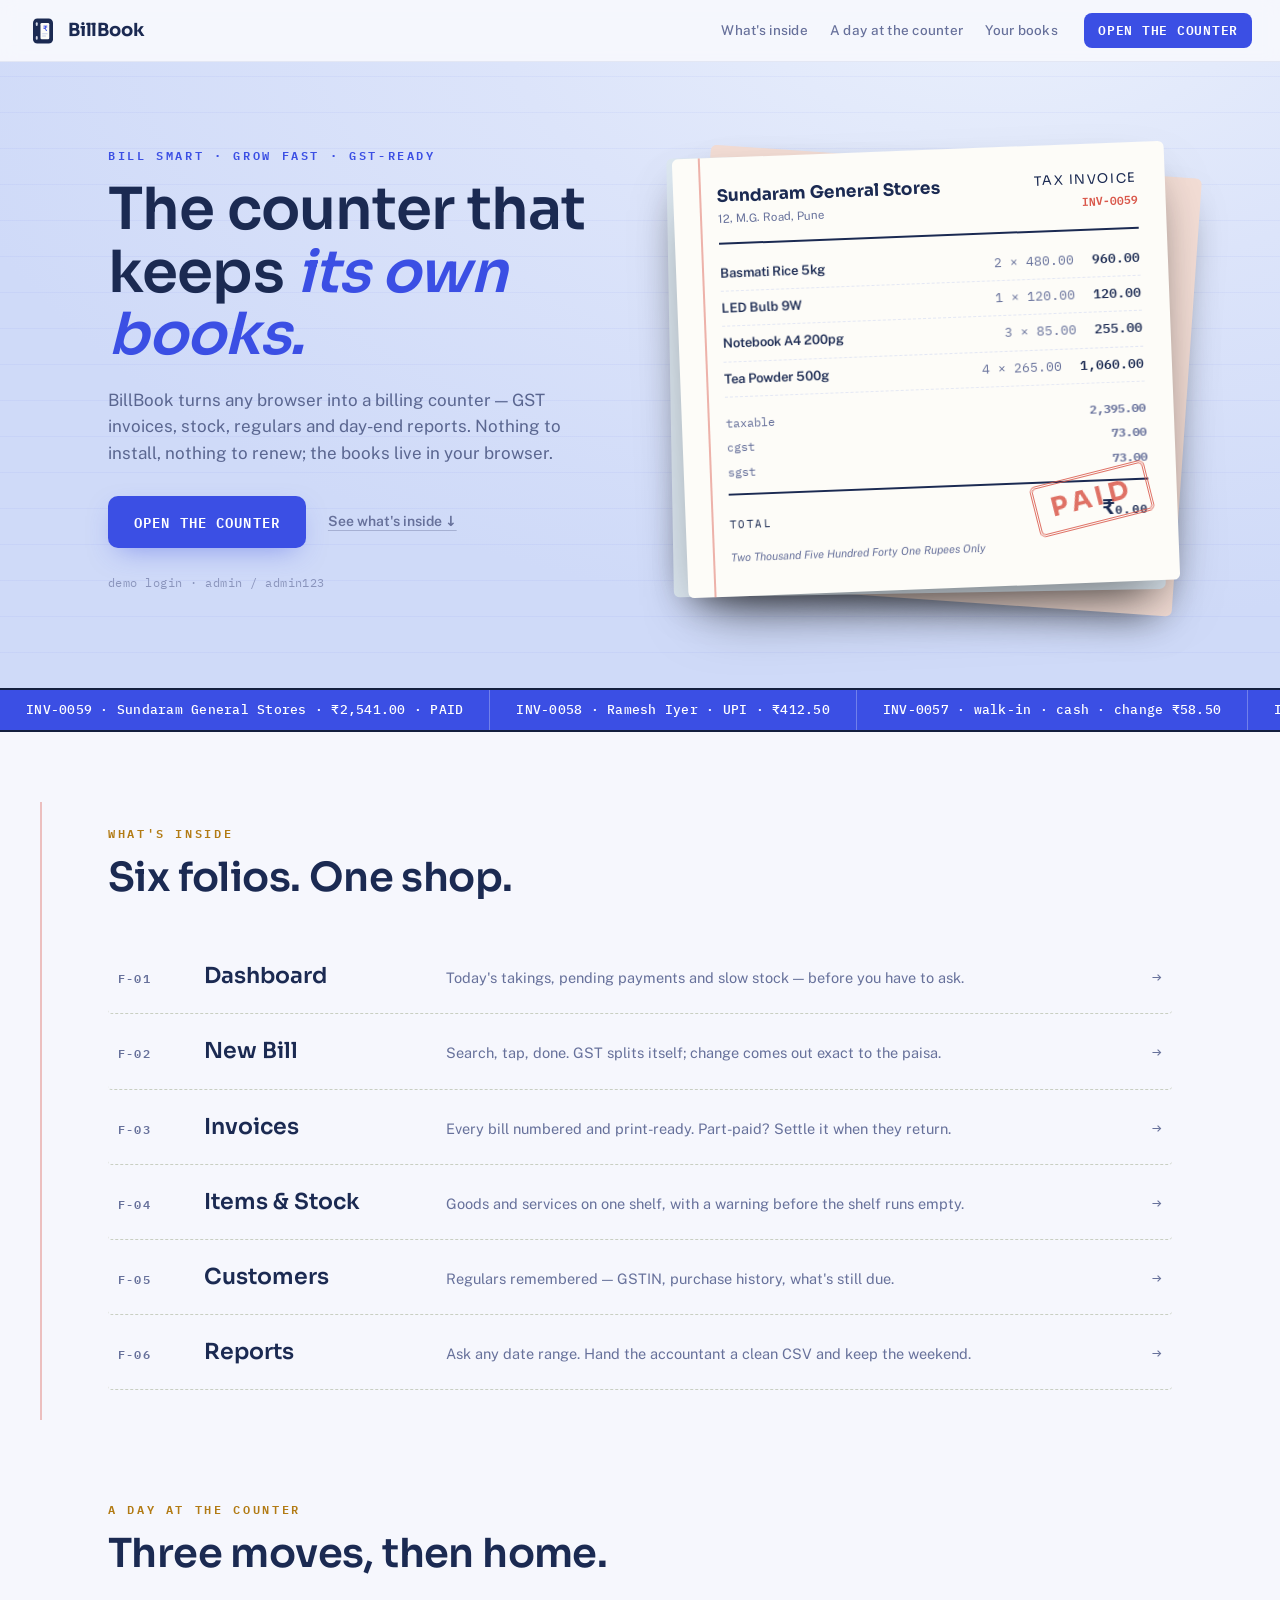
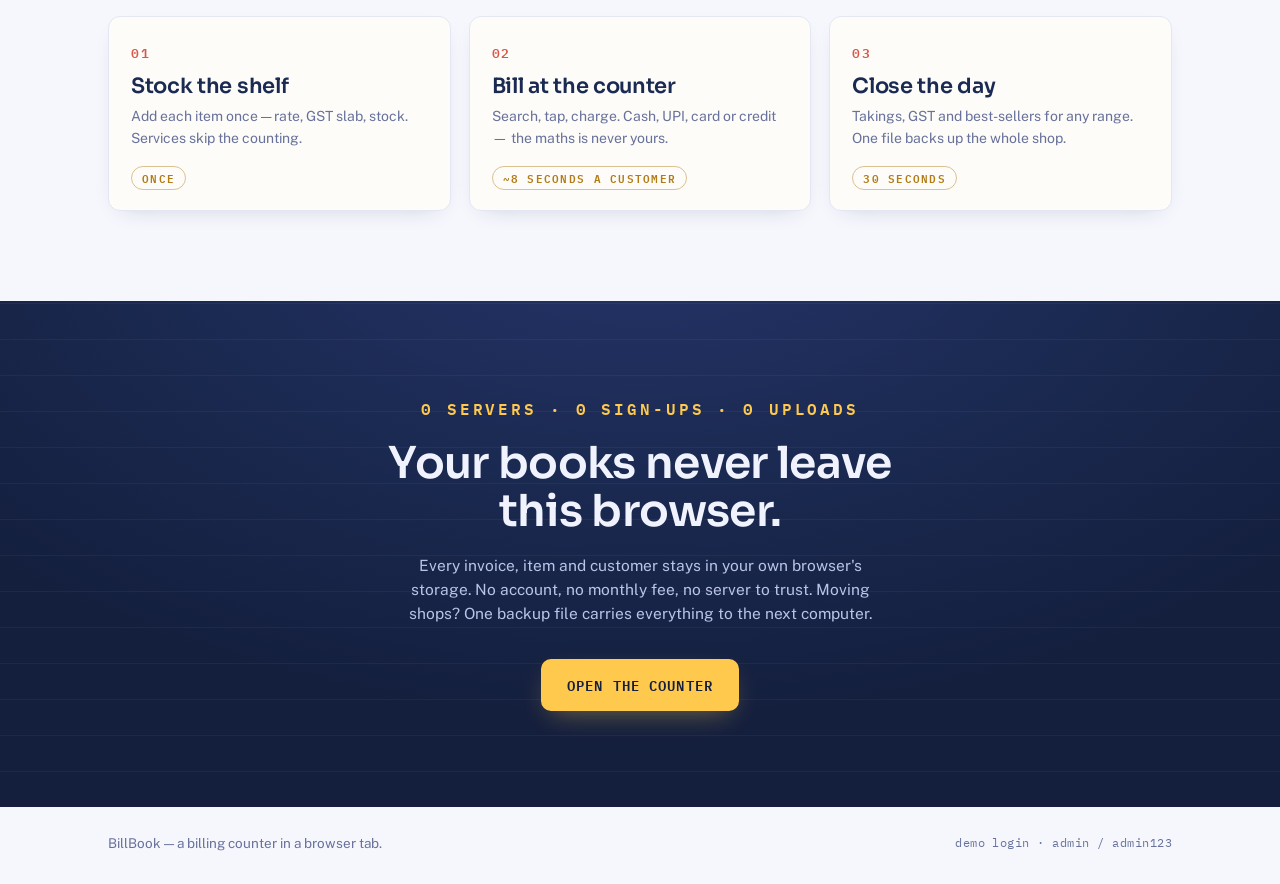
==== commit 4b6ec8a6: "Rebrand to BillBook with pastel light theme LedgerDesk -> BillBook across landing, app, login, READM" ====
--- a/Downloads/web based billing system/index.html
+++ b/Downloads/web based billing system/index.html
@@ -3,11 +3,11 @@
 <head>
 <meta charset="UTF-8">
 <meta name="viewport" content="width=device-width, initial-scale=1.0">
-<title>LedgerDesk — the counter that keeps its own books</title>
+<title>BillBook — bill smart. grow fast.</title>
 <meta name="description" content="A complete GST billing counter for small shops — in a single browser tab. Invoices, stock, customers and reports. Nothing to install; your books stay in your browser.">
 <link rel="preconnect" href="https://fonts.googleapis.com">
 <link rel="preconnect" href="https://fonts.gstatic.com" crossorigin>
-<link href="https://fonts.googleapis.com/css2?family=Fraunces:ital,opsz,wght@0,9..144,500;0,9..144,600;0,9..144,700;1,9..144,600&family=Public+Sans:wght@400;500;600;700&family=IBM+Plex+Mono:wght@400;500;600&display=swap" rel="stylesheet">
+<link href="https://fonts.googleapis.com/css2?family=Sora:wght@500;600;700;800&family=Public+Sans:wght@400;500;600;700&family=IBM+Plex+Mono:wght@400;500;600&display=swap" rel="stylesheet">
 <link rel="stylesheet" href="css/landing.css">
 </head>
 <body>
@@ -15,8 +15,18 @@
 <!-- ============ TOP BAR ============ -->
 <header class="topbar">
   <a class="brand" href="./">
-    <span class="brand-mark">₹</span>
-    <span class="brand-name">LedgerDesk</span>
+    <span class="brand-mark">
+      <svg viewBox="0 0 48 48" width="30" height="30" aria-hidden="true">
+        <rect x="8" y="4" width="32" height="40" rx="7" fill="#1B2A52"/>
+        <rect x="12.5" y="10" width="3" height="6" rx="1.5" fill="#F0F3FE" opacity=".85"/>
+        <rect x="12.5" y="32" width="3" height="6" rx="1.5" fill="#F0F3FE" opacity=".85"/>
+        <rect x="20" y="11" width="14" height="26" rx="2" fill="#FDFCF8"/>
+        <text x="27" y="24.5" font-family="Sora, sans-serif" font-size="10.5" font-weight="700" fill="#3B4FE4" text-anchor="middle">₹</text>
+        <rect x="22.5" y="27.5" width="9" height="1.8" rx=".9" fill="#C9D1EA"/>
+        <rect x="22.5" y="31" width="6.5" height="1.8" rx=".9" fill="#C9D1EA"/>
+      </svg>
+    </span>
+    <span class="brand-name">BillBook</span>
   </a>
   <nav class="topnav">
     <a href="#inside">What's inside</a>
@@ -30,10 +40,10 @@
 <section class="hero">
   <div class="hero-inner">
     <div class="hero-copy">
-      <p class="eyebrow">est. at the counter · gst-ready</p>
+      <p class="eyebrow">bill smart · grow fast · gst-ready</p>
       <h1>The counter that keeps <em>its own books.</em></h1>
       <p class="sub">
-        LedgerDesk turns any browser into a billing counter — GST invoices,
+        BillBook turns any browser into a billing counter — GST invoices,
         stock, regulars and day-end reports. Nothing to install, nothing to
         renew; the books live in your browser.
       </p>
@@ -198,7 +208,7 @@
 <!-- ============ FOOTER ============ -->
 <footer class="foot">
   <div class="wrap">
-    <p class="foot-line">LedgerDesk — a billing counter in a browser tab.</p>
+    <p class="foot-line">BillBook — a billing counter in a browser tab.</p>
     <p class="foot-hint">demo login · admin / admin123</p>
   </div>
 </footer>
--- a/Downloads/web based billing system/css/landing.css
+++ b/Downloads/web based billing system/css/landing.css
@@ -1,23 +1,24 @@
 /* ============================================================
-   LedgerDesk landing — "the counter that keeps its own books"
-   Deep-green hero, self-writing invoice hero bill, marigold
-   ticker, ledger index. Fraunces / Public Sans / IBM Plex Mono.
+   BillBook landing — "bill smart. grow fast."
+   Pastel light theme, logo navy + royal blue, self-writing
+   invoice hero, bill ticker, ledger index.
+   Sora / Public Sans / IBM Plex Mono.
    ============================================================ */
 
 :root {
-  --counter: #071E17;
-  --ledger: #0F3D2E;
-  --ledger-3: #17573F;
-  --paper: #F2F3EE;
+  --counter: #141F3E;       /* deep navy — dark sections, text on sun */
+  --royal: #3B4FE4;         /* logo royal blue */
+  --royal-2: #2E3CC4;
+  --paper: #F6F7FD;         /* pastel blue-tinted background */
   --sheet: #FDFCF8;
-  --ink: #17251E;
-  --muted: #5F6E64;
-  --line: #DFE3DA;
-  --marigold: #E9A13B;
-  --marigold-deep: #C9821B;
-  --stamp: #BC4B32;
-
-  --font-display: "Fraunces", Georgia, serif;
+  --ink: #1B2A52;
+  --muted: #67719B;
+  --line: #E3E7F4;
+  --sun: #FFC94D;
+  --sun-deep: #B27B14;
+  --stamp: #D9574A;
+
+  --font-display: "Sora", "Segoe UI", system-ui, sans-serif;
   --font-body: "Public Sans", "Segoe UI", system-ui, sans-serif;
   --font-mono: "IBM Plex Mono", Consolas, monospace;
 }
@@ -34,16 +35,16 @@
   line-height: 1.55;
 }
 
-::selection { background: rgba(233,161,59,.4); }
+::selection { background: rgba(59,79,228,.22); }
 a { color: inherit; }
 h1, h2, h3 { font-family: var(--font-display); font-weight: 600; line-height: 1.08; letter-spacing: -.015em; }
 
 .eyebrow {
   font-family: var(--font-mono); font-size: 12px; font-weight: 600;
   letter-spacing: .22em; text-transform: uppercase;
-  color: var(--marigold); margin-bottom: 14px;
-}
-.eyebrow.dark { color: var(--marigold-deep); }
+  color: var(--royal); margin-bottom: 14px;
+}
+.eyebrow.dark { color: var(--sun-deep); }
 
 .wrap { max-width: 1120px; margin: 0 auto; padding: 0 28px; }
 
@@ -58,40 +59,36 @@
   position: sticky; top: 0; z-index: 50;
   display: flex; align-items: center; gap: 26px;
   padding: 13px 28px;
-  background: rgba(7,30,23,.88); backdrop-filter: blur(8px);
-  border-bottom: 1px solid rgba(233,161,59,.18);
+  background: rgba(246,247,253,.9); backdrop-filter: blur(8px);
+  border-bottom: 1px solid var(--line);
 }
 .brand { display: flex; align-items: center; gap: 10px; text-decoration: none; }
-.brand-mark {
-  display: grid; place-items: center; width: 34px; height: 34px;
-  border-radius: 9px; background: var(--marigold); color: var(--counter);
-  font-family: var(--font-display); font-weight: 700; font-size: 18px;
-}
-.brand-name { font-family: var(--font-display); font-weight: 600; font-size: 18px; color: #F4EFE2; }
+.brand-mark { display: grid; place-items: center; }
+.brand-name { font-family: var(--font-display); font-weight: 700; font-size: 18px; color: var(--ink); letter-spacing: -.01em; }
 .topnav { margin-left: auto; display: flex; gap: 22px; }
 .topnav a {
-  font-size: 13.5px; font-weight: 500; color: #B9CCC0;
+  font-size: 13.5px; font-weight: 500; color: var(--muted);
   text-decoration: none; letter-spacing: .02em;
 }
-.topnav a:hover { color: #fff; }
+.topnav a:hover { color: var(--ink); }
 .topbar-cta {
   font-family: var(--font-mono); font-size: 12.5px; font-weight: 600;
   letter-spacing: .06em; text-transform: uppercase;
-  color: var(--counter); background: var(--marigold);
+  color: #fff; background: var(--royal);
   padding: 8px 14px; border-radius: 8px; text-decoration: none;
   transition: transform .12s ease, background .15s;
 }
-.topbar-cta:hover { background: #F2AE4E; transform: translateY(-1px); }
-.topbar-cta:focus-visible, .btn-hero:focus-visible, .link-quiet:focus-visible { outline: 2px solid var(--marigold); outline-offset: 3px; }
+.topbar-cta:hover { background: var(--royal-2); transform: translateY(-1px); }
+.topbar-cta:focus-visible, .btn-hero:focus-visible, .link-quiet:focus-visible { outline: 2px solid var(--royal); outline-offset: 3px; }
 
 /* ============================================================
    HERO — deep green, ruled paper, the self-writing bill
    ============================================================ */
 .hero {
   background:
-    repeating-linear-gradient(0deg, transparent 0 35px, rgba(233,161,59,.055) 35px 36px),
-    radial-gradient(1100px 640px at 78% -12%, #17573F 0%, #0F3D2E 46%, #071E17 100%);
-  color: #EAF0E9;
+    repeating-linear-gradient(0deg, transparent 0 35px, rgba(59,79,228,.05) 35px 36px),
+    radial-gradient(1100px 640px at 78% -12%, #EAF0FC 0%, #DCE4FA 46%, #CFDAF8 100%);
+  color: var(--ink);
   overflow: hidden;
 }
 .hero-inner {
@@ -99,23 +96,23 @@
   padding: 84px 28px 96px;
   display: grid; grid-template-columns: 1.05fr 1fr; gap: 56px; align-items: center;
 }
-.hero h1 { font-size: clamp(38px, 4.6vw, 58px); color: #F7F3E6; }
-.hero h1 em { font-style: italic; color: var(--marigold); }
-.hero .sub { margin-top: 20px; font-size: 17px; color: #C2D2C5; max-width: 46ch; }
+.hero h1 { font-size: clamp(38px, 4.6vw, 58px); color: var(--ink); }
+.hero h1 em { font-style: italic; color: var(--royal); }
+.hero .sub { margin-top: 20px; font-size: 17px; color: #5A6690; max-width: 46ch; }
 .cta-row { display: flex; align-items: center; gap: 22px; margin-top: 30px; flex-wrap: wrap; }
 
 .btn-hero {
   display: inline-block; font-family: var(--font-mono); font-weight: 600;
   font-size: 14px; letter-spacing: .08em; text-transform: uppercase;
-  color: var(--counter); background: var(--marigold);
+  color: #fff; background: var(--royal);
   padding: 15px 26px; border-radius: 10px; text-decoration: none;
-  box-shadow: 0 10px 28px -10px rgba(233,161,59,.55);
+  box-shadow: 0 10px 28px -10px rgba(59,79,228,.5);
   transition: transform .12s ease, background .15s, box-shadow .2s;
 }
-.btn-hero:hover { background: #F2AE4E; transform: translateY(-2px); box-shadow: 0 16px 34px -12px rgba(233,161,59,.65); }
-.link-quiet { font-size: 14px; font-weight: 600; color: #9FB8A8; text-decoration: underline; text-underline-offset: 4px; text-decoration-color: rgba(159,184,168,.4); }
-.link-quiet:hover { color: #fff; }
-.hero-note { font-family: var(--font-mono); font-size: 12px; color: #7E9A8B; margin-top: 26px; letter-spacing: .04em; }
+.btn-hero:hover { background: var(--royal-2); transform: translateY(-2px); box-shadow: 0 16px 34px -12px rgba(59,79,228,.6); }
+.link-quiet { font-size: 14px; font-weight: 600; color: var(--muted); text-decoration: underline; text-underline-offset: 4px; text-decoration-color: rgba(103,113,155,.4); }
+.link-quiet:hover { color: var(--ink); }
+.hero-note { font-family: var(--font-mono); font-size: 12px; color: #8A94BC; margin-top: 26px; letter-spacing: .04em; }
 
 /* ---------- the bill that writes itself ---------- */
 .hero-bill { position: relative; }
@@ -200,7 +197,7 @@
    BILL TICKER — the day's takings, scrolling past
    ============================================================ */
 .ticker {
-  background: var(--marigold);
+  background: var(--royal);
   border-block: 2px solid var(--counter);
   overflow: hidden;
 }
@@ -209,9 +206,9 @@
 .ticker-set { display: flex; flex-shrink: 0; }
 .ticker-set span {
   font-family: var(--font-mono); font-size: 12.5px; font-weight: 500;
-  color: var(--counter); padding: 10px 26px;
+  color: #fff; padding: 10px 26px;
   white-space: nowrap; letter-spacing: .02em;
-  border-right: 1px solid rgba(7,30,23,.25);
+  border-right: 1px solid rgba(255,255,255,.28);
 }
 @keyframes tickerMove { to { transform: translateX(-50%); } }
 
@@ -237,7 +234,7 @@
   border-radius: 4px;
   transition: background .15s ease, transform .15s ease;
 }
-.ledger-index li:hover { background: rgba(233,161,59,.1); transform: translateX(4px); }
+.ledger-index li:hover { background: rgba(59,79,228,.07); transform: translateX(4px); }
 .folio {
   font-family: var(--font-mono); font-size: 12px; font-weight: 600;
   color: var(--muted); letter-spacing: .1em;
@@ -247,7 +244,7 @@
 .idx-name { font-family: var(--font-display); font-weight: 600; font-size: 22px; }
 .idx-desc { font-size: 14.5px; color: var(--muted); }
 .idx-arrow { font-family: var(--font-mono); color: var(--muted); text-align: right; transition: transform .15s, color .15s; }
-.ledger-index li:hover .idx-arrow { transform: translateX(4px); color: var(--marigold-deep); }
+.ledger-index li:hover .idx-arrow { transform: translateX(4px); color: var(--royal); }
 
 /* ============================================================
    A DAY AT THE COUNTER
@@ -257,7 +254,7 @@
 .step {
   background: var(--sheet); border: 1px solid var(--line); border-radius: 12px;
   padding: 24px 22px 20px; position: relative;
-  box-shadow: 0 8px 22px -14px rgba(23,37,30,.25);
+  box-shadow: 0 8px 22px -14px rgba(27,42,82,.28);
 }
 .step-no {
   font-family: var(--font-mono); font-size: 13px; font-weight: 600;
@@ -269,8 +266,8 @@
   display: inline-block; margin-top: 16px;
   font-family: var(--font-mono); font-size: 10.5px; font-weight: 600;
   letter-spacing: .12em; text-transform: uppercase;
-  color: var(--marigold-deep);
-  border: 1.5px solid rgba(201,130,27,.45); border-radius: 20px;
+  color: var(--sun-deep);
+  border: 1.5px solid rgba(178,123,20,.45); border-radius: 20px;
   padding: 3px 10px;
 }
 
@@ -279,19 +276,21 @@
    ============================================================ */
 .local-section {
   background:
-    repeating-linear-gradient(0deg, transparent 0 35px, rgba(233,161,59,.05) 35px 36px),
-    radial-gradient(900px 520px at 50% -20%, #17573F 0%, #0F3D2E 52%, #071E17 100%);
-  color: #EAF0E9;
+    repeating-linear-gradient(0deg, transparent 0 35px, rgba(255,255,255,.045) 35px 36px),
+    radial-gradient(900px 520px at 50% -20%, #26346B 0%, #1B2A52 52%, #141F3E 100%);
+  color: #E8EDFB;
   text-align: center;
   padding: 96px 0;
 }
 .local-claim {
   font-family: var(--font-mono); font-size: clamp(13px, 1.6vw, 16px);
   font-weight: 600; letter-spacing: .18em; text-transform: uppercase;
-  color: var(--marigold); margin-bottom: 18px;
-}
-.local-section h2 { font-size: clamp(28px, 3.6vw, 44px); color: #F7F3E6; max-width: 18ch; margin: 0 auto 18px; }
-.local-sub { max-width: 56ch; margin: 0 auto 34px; color: #B9CCC0; font-size: 15.5px; }
+  color: var(--sun); margin-bottom: 18px;
+}
+.local-section h2 { font-size: clamp(28px, 3.6vw, 44px); color: #F0F3FE; max-width: 18ch; margin: 0 auto 18px; }
+.local-sub { max-width: 56ch; margin: 0 auto 34px; color: #B9C4E8; font-size: 15.5px; }
+.local-section .btn-hero { background: var(--sun); color: var(--counter); box-shadow: 0 10px 28px -10px rgba(255,201,77,.45); }
+.local-section .btn-hero:hover { background: #FFD666; }
 
 /* ============================================================
    FOOTER
